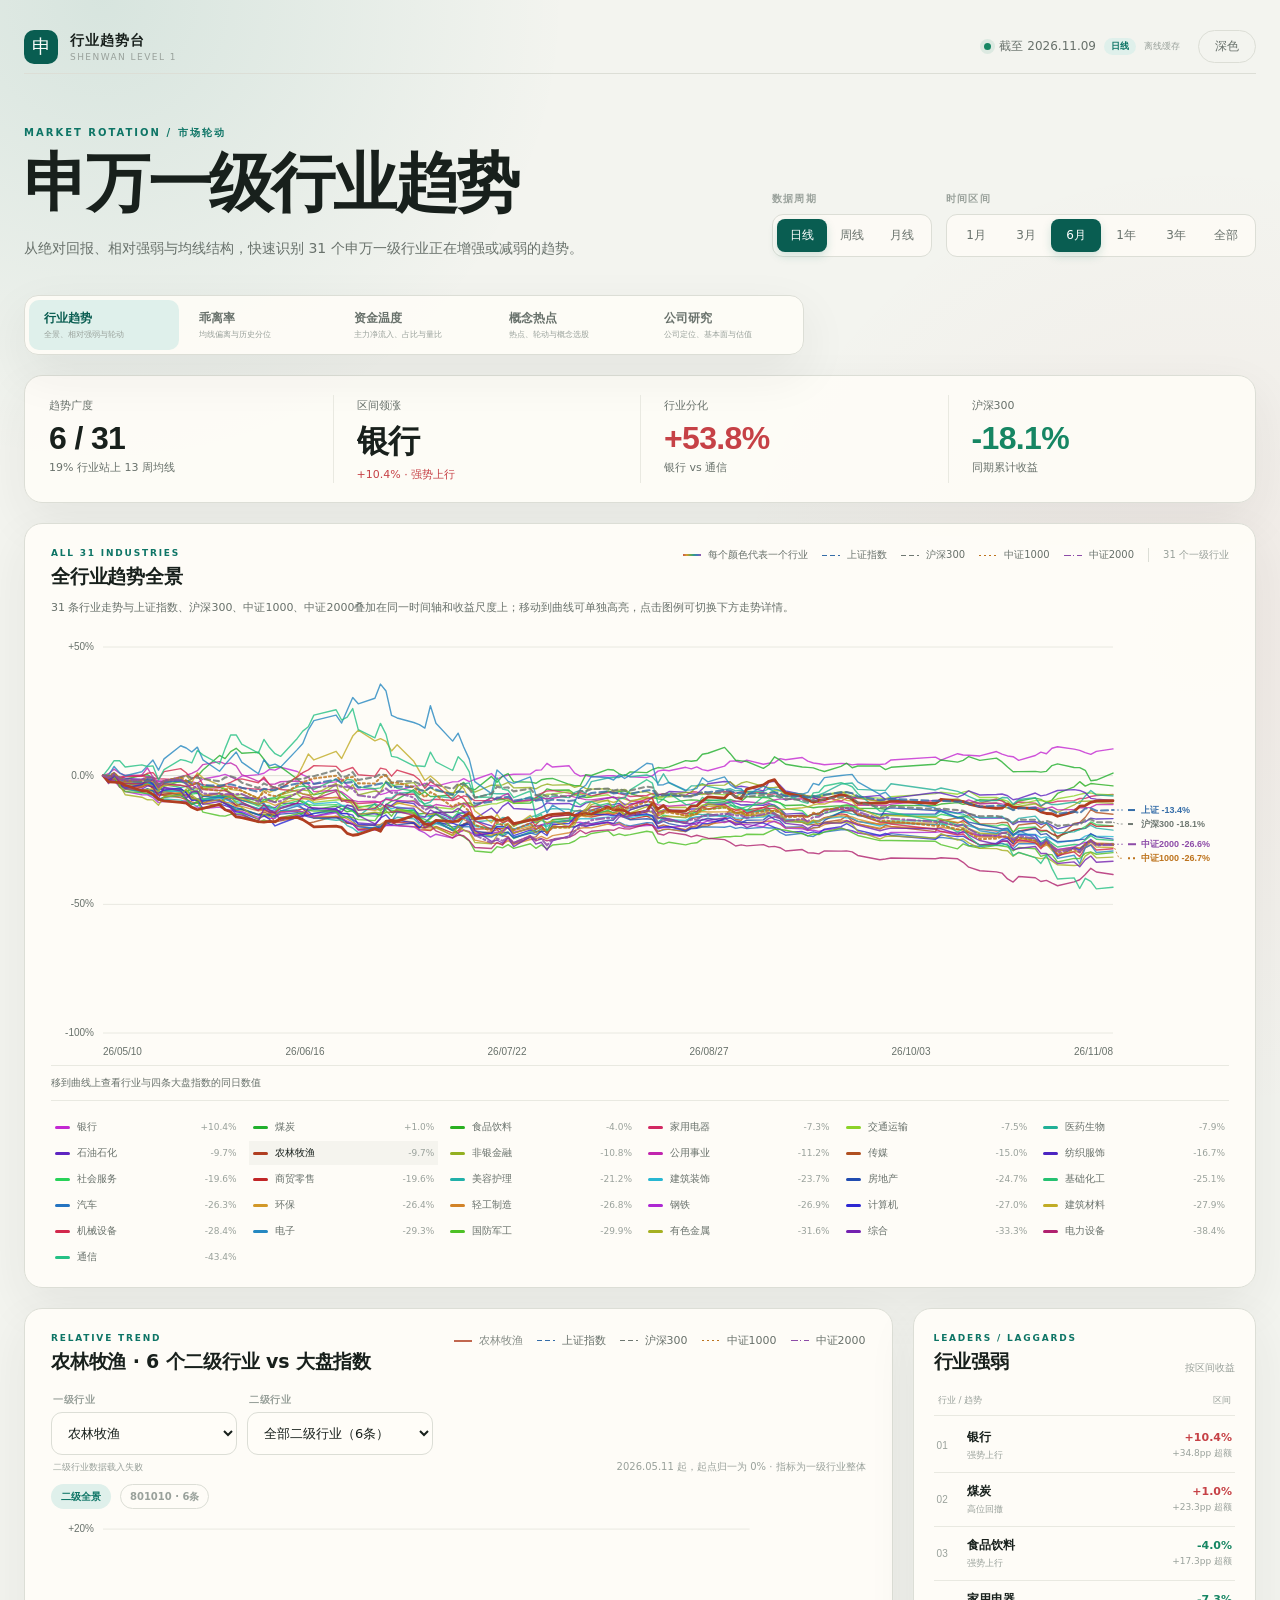
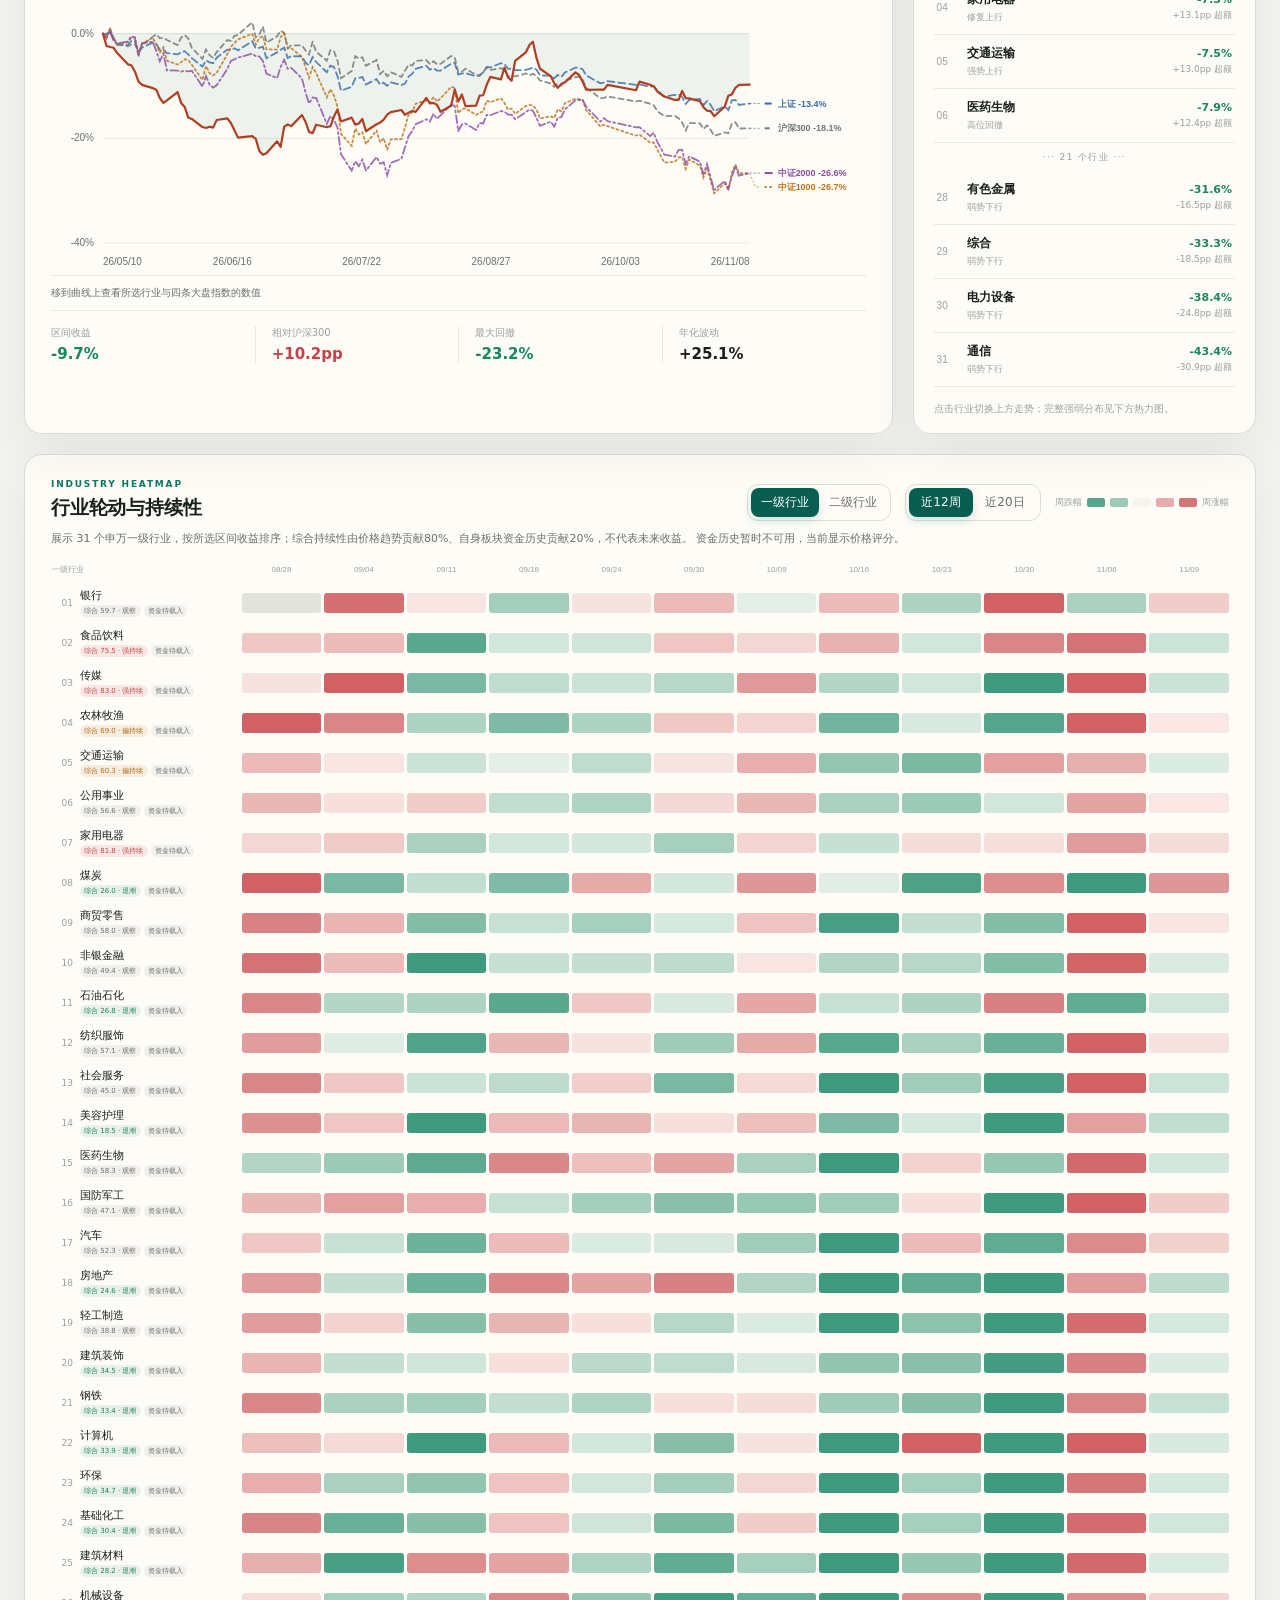
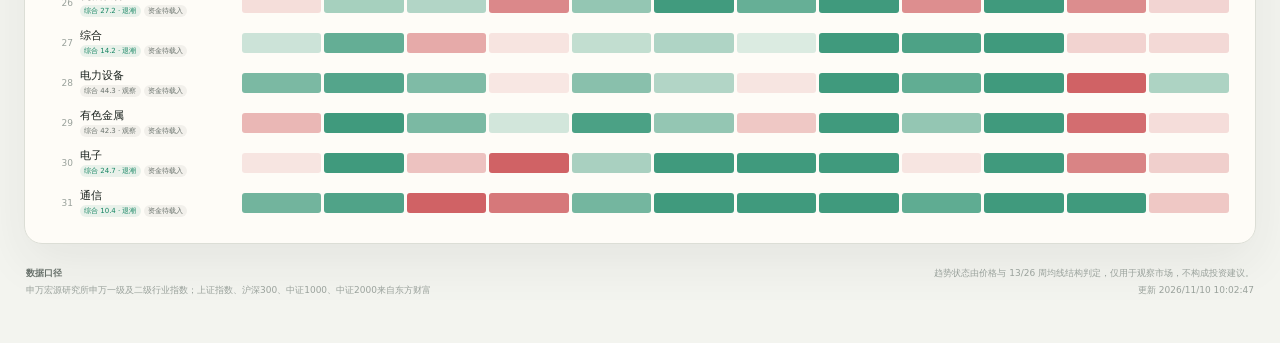
==== index.html @ 0bbea1e4 "Add keyboard navigation to intraday flow chart" ====
<!doctype html>
<html lang="zh-CN">
<head>
  <meta charset="utf-8">
  <meta name="viewport" content="width=device-width, initial-scale=1">
  <meta name="description" content="申万一级行业趋势、相对强弱与近期轮动热力图">
  <title>申万一级行业趋势</title>
    <link rel="stylesheet" href="styles.css?v=20261110-flowkeyboard1">
  <script>
    (() => {
      const saved = localStorage.getItem("sw-trend-theme");
      const theme = saved || (matchMedia("(prefers-color-scheme: dark)").matches ? "dark" : "light");
      document.documentElement.dataset.theme = theme;
    })();
  </script>
</head>
<body>
  <div class="page-shell">
    <header class="topbar">
      <a class="brand" href="#" aria-label="申万一级行业趋势首页">
        <span class="brand-mark" aria-hidden="true">申</span>
        <span>
          <strong>行业趋势台</strong>
          <small>SHENWAN LEVEL 1</small>
        </span>
      </a>
      <div class="topbar-meta">
        <span class="data-status">
          <span class="status-dot" aria-hidden="true"></span>
          <span id="as-of-date">数据载入中</span>
          <span class="frequency-badge" id="frequency-badge">日线</span>
          <span class="refresh-status" id="refresh-status">检查更新中…</span>
        </span>
        <button class="theme-toggle" id="theme-toggle" type="button" aria-label="切换浅色或深色主题">
          <span id="theme-label">深色</span>
        </button>
      </div>
    </header>

    <main>
      <section class="intro">
        <div class="intro-copy">
          <p class="eyebrow">MARKET ROTATION / 市场轮动</p>
          <h1>申万一级行业趋势</h1>
          <p class="lede">从绝对回报、相对强弱与均线结构，快速识别 31 个申万一级行业正在增强或减弱的趋势。</p>
        </div>
        <div class="controls" aria-label="图表筛选">
          <div class="control-block">
            <span class="control-label">数据周期</span>
            <div class="segmented" id="frequency-control" role="group" aria-label="数据周期">
              <button type="button" data-frequency="day" aria-pressed="true" class="is-active">日线</button>
              <button type="button" data-frequency="week" aria-pressed="false">周线</button>
              <button type="button" data-frequency="month" aria-pressed="false">月线</button>
            </div>
          </div>
          <div class="control-block">
            <span class="control-label">时间区间</span>
            <div class="segmented" id="range-control" role="group" aria-label="时间区间">
              <button type="button" data-range="4">1月</button>
              <button type="button" data-range="13">3月</button>
              <button type="button" data-range="26" aria-pressed="true" class="is-active">6月</button>
              <button type="button" data-range="52">1年</button>
              <button type="button" data-range="156">3年</button>
              <button type="button" data-range="999">全部</button>
            </div>
          </div>
        </div>
      </section>

      <nav class="view-tabs" id="view-tabs" aria-label="页面内容切换">
        <button type="button" data-view-tab="industry" class="is-active" aria-pressed="true">
          <span>行业趋势</span>
          <small>全景、相对强弱与轮动</small>
        </button>
        <button type="button" data-view-tab="bias" aria-pressed="false">
          <span>乖离率</span>
          <small>均线偏离与历史分位</small>
        </button>
        <button type="button" data-view-tab="flow" aria-pressed="false">
          <span>资金温度</span>
          <small>主力净流入、占比与量比</small>
        </button>
        <button type="button" data-view-tab="concept" aria-pressed="false">
          <span>概念热点</span>
          <small>热点、轮动与概念选股</small>
        </button>
        <button type="button" data-view-tab="company" aria-pressed="false">
          <span>公司研究</span>
          <small>公司定位、基本面与估值</small>
        </button>
      </nav>

      <section class="company-locator-panel" id="company-locator-panel" aria-label="公司优先查询">
        <div class="company-locator-copy">
          <p class="panel-kicker">COMPANY FIRST</p>
          <h2>直接查公司</h2>
          <span>输入公司简称或代码后，系统自动定位申万一级、二级行业</span>
        </div>
        <div class="company-locator-search">
          <label for="global-company-search">公司名称或股票代码</label>
          <input
            id="global-company-search"
            type="search"
            placeholder="例如：上海贝岭 / 600171"
            autocomplete="off"
            aria-controls="global-company-results"
          >
          <div class="company-locator-results" id="global-company-results" role="listbox" hidden></div>
          <p class="company-locator-status" id="global-company-status">
            无需先选择行业，可直接从公司开始。
          </p>
        </div>
      </section>

      <div class="view-pane is-active" id="industry-view" data-view-pane="industry">
      <section class="metrics" id="summary-metrics" aria-label="区间市场概览">
        <article class="metric">
          <span class="metric-label">趋势广度</span>
          <strong class="metric-value" id="breadth-value">--</strong>
          <span class="metric-note" id="breadth-note">行业走势载入中</span>
        </article>
        <article class="metric">
          <span class="metric-label">区间领涨</span>
          <strong class="metric-value" id="leader-value">--</strong>
          <span class="metric-note" id="leader-note">按区间涨幅</span>
        </article>
        <article class="metric">
          <span class="metric-label">行业分化</span>
          <strong class="metric-value" id="spread-value">--</strong>
          <span class="metric-note" id="spread-note">首尾行业收益差</span>
        </article>
        <article class="metric">
          <span class="metric-label">沪深300</span>
          <strong class="metric-value" id="benchmark-value">--</strong>
          <span class="metric-note">同期累计收益</span>
        </article>
      </section>

      <section class="panel flow-panel" id="industry-flow-panel" aria-labelledby="flow-heading">
        <div class="panel-heading flow-heading">
          <div>
            <p class="panel-kicker">CAPITAL &amp; VOLUME</p>
            <h2 id="flow-heading">行业资金温度</h2>
          </div>
          <div class="flow-heading-meta">
            <span id="industry-flow-time">资金数据载入中</span>
            <button class="flow-refresh" id="industry-flow-refresh" type="button">刷新</button>
          </div>
        </div>
        <p class="flow-intro">
          主力净流入来自东方财富盘中行业快照；每个行业同时显示当前成交额、按近20日同时间完成度估算的全天量能，以及相对昨日的放量或缩量幅度。数据通常有 1～5 分钟延迟。
        </p>
        <div class="flow-summary" id="industry-flow-summary" aria-live="polite">
          <span>正在载入 31 个行业的资金与量比数据…</span>
        </div>
        <div class="flow-controls" id="industry-flow-controls" role="group" aria-label="资金面板排序">
          <button type="button" data-flow-sort="mainNetInflow" class="is-active" aria-pressed="true">主力净流入</button>
          <button type="button" data-flow-sort="volumeRatio" aria-pressed="false">行业量比</button>
          <button type="button" data-flow-sort="changePct" aria-pressed="false">当日涨跌</button>
          <span>点击行业卡片可切换下方走势</span>
        </div>
        <div class="flow-grid" id="industry-flow-grid" aria-live="polite">
          <p class="flow-empty">资金数据载入中…</p>
        </div>
        <p class="flow-disclaimer">
          “主力净流入”按成交单大小分类估算，不等同于基金申购赎回或真实新增资金。
        </p>
      </section>

      <section class="panel sector-board-panel">
        <div class="panel-heading board-heading">
          <div>
            <p class="panel-kicker">ALL 31 INDUSTRIES</p>
            <h2>全行业趋势全景</h2>
          </div>
          <div class="board-key">
            <span><i class="legend-line color-mix"></i>每个颜色代表一个行业</span>
            <span><i class="legend-line benchmark sh"></i>上证指数</span>
            <span><i class="legend-line benchmark hs300"></i>沪深300</span>
            <span><i class="legend-line benchmark zz1000"></i>中证1000</span>
            <span><i class="legend-line benchmark zz2000"></i>中证2000</span>
            <span class="board-count">31 个一级行业</span>
          </div>
        </div>
        <p class="board-intro" id="board-intro">31 条行业走势与上证指数、沪深300、中证1000、中证2000叠加在同一时间轴和收益尺度上；移动到曲线可单独高亮，点击图例可切换下方走势详情。</p>
        <div class="all-chart-wrap" id="all-chart-wrap">
          <svg id="all-industries-chart" role="img" aria-label="申万一级行业趋势叠加图" aria-describedby="all-chart-desc">
            <desc id="all-chart-desc">31 个申万一级行业在所选区间内的累计收益曲线，每个行业使用不同颜色。</desc>
          </svg>
        </div>
        <div class="chart-readout" id="all-chart-tooltip" role="status" aria-live="polite">移到曲线上查看行业与四条大盘指数的同日数值</div>
        <div class="all-industries-legend" id="all-industries-legend" aria-label="行业图例"></div>
      </section>

      <section class="workspace">
        <article class="panel trend-panel">
          <div class="panel-heading">
            <div>
              <p class="panel-kicker">RELATIVE TREND</p>
              <h2 id="chart-heading">行业走势</h2>
            </div>
            <div class="chart-legend" id="detail-legend" aria-label="图例"></div>
          </div>
          <div class="trend-picker-row">
            <div class="control-block select-cluster trend-select-cluster">
              <div class="select-fields">
                <label class="select-row">
                  <span class="control-label">一级行业</span>
                  <select id="industry-select" aria-label="选择一级行业"></select>
                </label>
                <label class="select-row">
                  <span class="control-label">二级行业</span>
                  <select id="subindustry-select" aria-label="选择二级行业" disabled></select>
                </label>
              </div>
              <span class="subindustry-note" id="subindustry-note">选择一级后显示</span>
            </div>
            <span class="selection-note" id="selection-note">起点归一为 0%</span>
          </div>
          <div class="selection-line">
            <div class="selection-tags">
              <span class="trend-pill" id="trend-pill">--</span>
              <span class="code-label" id="industry-code">--</span>
              <button class="company-jump" id="company-jump" type="button" aria-controls="company-section" hidden>成分公司</button>
            </div>
          </div>
          <div class="chart-wrap" id="chart-wrap">
            <svg id="trend-chart" role="img" aria-label="行业与大盘指数走势对比" aria-describedby="trend-chart-desc">
              <desc id="trend-chart-desc">显示所选申万一级行业和沪深300在所选区间内的累计收益。</desc>
            </svg>
          </div>
          <div class="chart-readout" id="chart-tooltip" role="status" aria-live="polite">移到曲线上查看所选行业与四条大盘指数的数值</div>
          <dl class="detail-stats">
            <div>
              <dt>区间收益</dt>
              <dd id="stat-return">--</dd>
            </div>
            <div>
              <dt>相对沪深300</dt>
              <dd id="stat-excess">--</dd>
            </div>
            <div>
              <dt>最大回撤</dt>
              <dd id="stat-drawdown">--</dd>
            </div>
            <div>
              <dt>年化波动</dt>
              <dd id="stat-volatility">--</dd>
            </div>
          </dl>
        </article>

        <aside class="panel ranking-panel">
          <div class="panel-heading ranking-heading">
            <div>
              <p class="panel-kicker">LEADERS / LAGGARDS</p>
              <h2>行业强弱</h2>
            </div>
            <span class="sort-label">按区间收益</span>
          </div>
          <div class="ranking-labels" aria-hidden="true">
            <span>行业 / 趋势</span>
            <span>区间</span>
          </div>
          <div id="ranking-list" class="ranking-list"></div>
          <p class="ranking-caption">点击行业切换上方走势；完整强弱分布见下方热力图。</p>
        </aside>

        <section class="panel company-panel" id="company-section" hidden aria-labelledby="company-heading">
          <div class="company-heading">
            <div>
              <p class="panel-kicker">CONSTITUENTS</p>
              <h3 id="company-heading">二级行业成分公司</h3>
            </div>
            <div class="company-meta">
              <span id="company-count">--</span>
              <span id="company-source-date">--</span>
            </div>
          </div>
          <div class="company-toolbar">
            <label class="company-search">
              <span>搜索</span>
              <input id="company-search" type="search" placeholder="公司名称或代码" autocomplete="off">
            </label>
            <span class="company-sort">按当日涨跌排序</span>
          </div>
          <section class="company-detail" id="company-detail" hidden aria-live="polite">
            <div class="company-detail-heading">
              <div>
                <p class="panel-kicker">COMPANY PROFILE</p>
                <h4 id="company-detail-name">公司资料</h4>
                <span id="company-detail-code">--</span>
              </div>
              <button type="button" class="company-detail-close" id="company-detail-close">收起</button>
            </div>
            <div class="company-detail-body" id="company-detail-body"></div>
          </section>
          <div class="company-table-wrap">
            <table class="company-table">
              <thead>
                <tr>
                  <th scope="col">公司</th>
                  <th scope="col">代码</th>
                  <th scope="col" class="numeric">最新价</th>
                  <th scope="col" class="numeric">当日</th>
                  <th scope="col" class="numeric">5日</th>
                  <th scope="col" class="numeric">市值（亿）</th>
                  <th scope="col" class="numeric">PE(TTM)</th>
                </tr>
              </thead>
              <tbody id="company-table-body"></tbody>
            </table>
          </div>
          <p class="company-footnote" id="company-footnote">
            成分公司来自乐咕乐股，按申万二级行业分类展示。
          </p>
        </section>
      </section>

      <section class="panel heatmap-panel">
        <div class="panel-heading heatmap-heading">
          <div>
            <p class="panel-kicker">INDUSTRY HEATMAP</p>
            <h2>行业轮动与持续性</h2>
          </div>
          <div class="heatmap-toolbar">
            <div class="segmented heatmap-level-control" id="heatmap-level-control" role="group" aria-label="行业层级">
              <button type="button" data-heatmap-level="primary" aria-pressed="true" class="is-active">一级行业</button>
              <button type="button" data-heatmap-level="secondary" aria-pressed="false">二级行业</button>
            </div>
            <div class="segmented heatmap-mode-control" id="heatmap-mode-control" role="group" aria-label="热力图周期">
              <button type="button" data-heatmap-mode="week" aria-pressed="true" class="is-active">近12周</button>
              <button type="button" data-heatmap-mode="day" aria-pressed="false">近20日</button>
            </div>
            <div class="heatmap-legend" aria-label="涨跌颜色图例">
              <span id="heatmap-loss-label">周跌幅</span>
              <i class="legend-swatch" style="--alpha: 0.72"></i>
              <i class="legend-swatch" style="--alpha: 0.42"></i>
              <i class="legend-swatch neutral"></i>
              <i class="legend-swatch up" style="--alpha: 0.42"></i>
              <i class="legend-swatch up" style="--alpha: 0.72"></i>
              <span id="heatmap-gain-label">周涨幅</span>
            </div>
          </div>
        </div>
        <p class="heatmap-intro" id="heatmap-intro">按所选区间收益排序。每格代表一个自然周，名称下的分数为价格趋势与资金历史合成的持续性。</p>
        <div class="heatmap-shell">
          <div class="heatmap has-persistence" id="heatmap-grid" role="grid" aria-label="申万一级行业最近12周涨跌热力图"></div>
        </div>
        <section class="rotation-stock-drawer" id="rotation-stock-drawer" hidden aria-live="polite">
          <div class="rotation-stock-drawer-head">
            <div>
              <p class="panel-kicker">INDUSTRY CONSTITUENTS</p>
              <h3 id="rotation-stock-heading">二级行业成分股</h3>
            </div>
            <div class="rotation-stock-drawer-meta">
              <span id="rotation-stock-source">--</span>
              <button type="button" id="rotation-stock-close">关闭</button>
            </div>
          </div>
          <p class="rotation-stock-note">
            热力图颜色为行业加权指数；下方按当日涨幅排序展示前20只。点击公司可进入公司研究。
          </p>
          <div class="rotation-stock-list" id="rotation-stock-list"></div>
          <button class="rotation-stock-full" id="rotation-stock-full" type="button" hidden>
            查看完整成分公司
          </button>
        </section>
      </section>
      </div>

      <div class="view-pane" id="bias-view" data-view-pane="bias" hidden>
        <section class="panel bias-control-panel">
          <div class="panel-heading bias-heading">
            <div>
              <p class="panel-kicker">MA BIAS / 均线乖离</p>
              <h2>31 个行业乖离率观察</h2>
            </div>
            <div class="bias-controls">
              <div class="control-block">
                <span class="control-label">数据周期</span>
                <div class="segmented" id="bias-frequency-control" role="group" aria-label="乖离率数据周期">
                  <button type="button" data-bias-frequency="day" aria-pressed="true" class="is-active">日线</button>
                  <button type="button" data-bias-frequency="week" aria-pressed="false">周线</button>
                  <button type="button" data-bias-frequency="month" aria-pressed="false">月线</button>
                </div>
              </div>
              <div class="control-block">
                <span class="control-label">均线周期</span>
                <div class="segmented" id="bias-ma-control" role="group" aria-label="乖离率均线周期"></div>
              </div>
            </div>
          </div>
          <p class="bias-intro">
            乖离率 =（收盘指数 − 均线）÷ 均线。这里只观察行业相对均线的偏离程度，不生成买卖信号；历史分位用于判断当前偏离在本行业自身历史中的位置。
          </p>
        </section>

        <section class="metrics bias-metrics" aria-label="乖离率市场概览">
          <article class="metric">
            <span class="metric-label">正乖离行业</span>
            <strong class="metric-value" id="bias-breadth-value">--</strong>
            <span class="metric-note" id="bias-breadth-note">行业中位数载入中</span>
          </article>
          <article class="metric">
            <span class="metric-label">行业中位乖离</span>
            <strong class="metric-value" id="bias-median-value">--</strong>
            <span class="metric-note">31 个一级行业</span>
          </article>
          <article class="metric">
            <span class="metric-label">最偏强</span>
            <strong class="metric-value" id="bias-strong-value">--</strong>
            <span class="metric-note" id="bias-strong-note">高于所选均线</span>
          </article>
          <article class="metric">
            <span class="metric-label">最偏弱</span>
            <strong class="metric-value" id="bias-weak-value">--</strong>
            <span class="metric-note" id="bias-weak-note">低于所选均线</span>
          </article>
        </section>

        <section class="workspace bias-workspace">
          <article class="panel trend-panel bias-chart-panel">
            <div class="panel-heading">
              <div>
                <p class="panel-kicker">BIAS HISTORY</p>
                <h2 id="bias-chart-heading">行业乖离率走势</h2>
              </div>
              <div class="chart-legend" id="bias-chart-legend" aria-label="乖离率图例"></div>
            </div>
            <p class="bias-chart-caption" id="bias-chart-caption">
              行业乖离率与四条大盘指数对比，虚线为历史 20% / 80% 分位参考。
            </p>
            <div class="chart-wrap bias-chart-wrap" id="bias-chart-wrap">
              <svg id="bias-chart" role="img" aria-label="行业与大盘指数乖离率历史走势" aria-describedby="bias-chart-desc">
                <desc id="bias-chart-desc">所选行业和四条大盘指数相对所选均线的乖离率历史。</desc>
              </svg>
            </div>
            <div class="chart-readout" id="bias-chart-tooltip" role="status" aria-live="polite">
              移到曲线上查看行业和大盘指数的乖离率
            </div>
            <dl class="detail-stats bias-detail-stats">
              <div>
                <dt>当前乖离率</dt>
                <dd id="bias-stat-current">--</dd>
              </div>
              <div>
                <dt>历史分位</dt>
                <dd id="bias-stat-percentile">--</dd>
              </div>
              <div>
                <dt>指数 / 均线</dt>
                <dd id="bias-stat-ma">--</dd>
              </div>
              <div>
                <dt>位置判断</dt>
                <dd id="bias-stat-zone">--</dd>
              </div>
            </dl>
          </article>

          <aside class="panel ranking-panel bias-ranking-panel">
            <div class="panel-heading ranking-heading">
              <div>
                <p class="panel-kicker">BIAS RANKING</p>
                <h2>当前乖离排行</h2>
              </div>
              <span class="sort-label" id="bias-ranking-label">MA20 · 日线</span>
            </div>
            <div class="ranking-labels" aria-hidden="true">
              <span>行业 / 历史分位</span>
              <span>乖离率</span>
            </div>
            <div id="bias-ranking-list" class="bias-ranking-list"></div>
            <p class="ranking-caption">历史分位按本行业近三年的同一乖离率序列计算；点击行业切换左侧走势。</p>
          </aside>
        </section>
      </div>

      <div class="view-pane" id="flow-view" data-view-pane="flow" hidden>
        <section class="panel market-pulse-panel" id="market-pulse-panel" aria-labelledby="market-pulse-heading">
          <div class="panel-heading market-pulse-heading">
            <div>
              <p class="panel-kicker">MARKET PULSE / 全市场温度</p>
              <h2 id="market-pulse-heading">涨跌分布与全天量能预估</h2>
            </div>
            <div class="market-pulse-meta">
              <span id="market-pulse-time">市场快照载入中</span>
              <button class="flow-refresh" id="market-pulse-refresh" type="button">刷新</button>
            </div>
          </div>
          <p class="market-pulse-intro">
            涨跌分布覆盖沪深京 A 股并剔除 ST；全天量能按最近 20 个交易日同一时刻的成交完成度估算，不使用简单线性外推。
          </p>
          <div class="market-pulse-grid">
            <article class="market-breadth-card">
              <div class="market-card-heading">
                <div>
                  <span class="market-card-kicker">MARKET BREADTH</span>
                  <h3>实际涨跌分布</h3>
                </div>
                <span id="market-breadth-summary">涨跌停 --:--</span>
              </div>
              <div class="market-breadth-chart" id="market-breadth-chart" aria-live="polite">
                正在统计全市场个股涨跌…
              </div>
              <div class="market-breadth-totals" id="market-breadth-totals"></div>
            </article>
            <article class="market-volume-card">
              <div class="market-card-heading">
                <div>
                  <span class="market-card-kicker">TURNOVER FORECAST</span>
                  <h3>沪深京量能</h3>
                </div>
                <span id="market-volume-state">盘中估算</span>
              </div>
              <div class="market-volume-main">
                <span>
                  <small>实际量能</small>
                  <strong id="market-volume-actual">--</strong>
                </span>
                <span>
                  <small>今日预测量能</small>
                  <strong id="market-volume-predicted">--</strong>
                </span>
              </div>
              <div class="market-volume-note" id="market-volume-note">
                正在读取历史同时间成交完成度…
              </div>
              <div class="market-volume-range" id="market-volume-range"></div>
              <p class="market-volume-method" id="market-volume-method">
                预测量能是区间估算，越接近收盘误差越小。
              </p>
            </article>
          </div>
        </section>
        <div id="flow-view-main"></div>
        <section class="panel level2-flow-panel" id="level2-flow-panel" aria-labelledby="level2-flow-heading">
          <div class="panel-heading level2-flow-heading">
            <div>
              <p class="panel-kicker">LEVEL 2 / STOCK FLOW</p>
              <h2 id="level2-flow-heading">二级行业与个股资金温度</h2>
            </div>
            <div class="level2-flow-heading-meta">
              <span id="level2-flow-time">选择二级行业后载入</span>
              <button class="flow-refresh" id="level2-flow-refresh" type="button" disabled>刷新</button>
            </div>
          </div>
          <div class="level2-flow-controls">
            <label>
              <span>申万一级行业</span>
              <select id="level2-flow-parent-select" aria-label="选择申万一级行业"></select>
            </label>
            <label>
              <span>申万二级行业</span>
              <select id="level2-flow-industry-select" aria-label="选择申万二级行业"></select>
            </label>
          </div>
          <p class="level2-flow-intro">
            二级行业资金按申万成分股逐股汇总：主力净流入为成分股合计，主力占比为合计净流入除以合计成交额，量比和换手率为成交额加权值。数据来自东方财富个股资金快照，并非官方申万行业资金指标。
          </p>
          <div class="level2-flow-summary" id="level2-flow-summary" aria-live="polite">
            <span><small>二级行业</small><strong>等待选择</strong></span>
            <span><small>主力净流入</small><strong>--</strong></span>
            <span><small>主力占比</small><strong>--</strong></span>
            <span><small>成交额加权量比</small><strong>--</strong></span>
          </div>
          <div class="company-table-wrap level2-flow-table-wrap">
            <table class="company-table level2-flow-table">
              <thead>
                <tr>
                  <th scope="col">公司</th>
                  <th scope="col">代码</th>
                  <th scope="col" class="numeric">最新价</th>
                  <th scope="col" class="numeric">当日</th>
                  <th scope="col" class="numeric">主力净流入</th>
                  <th scope="col" class="numeric">主力占比</th>
                  <th scope="col" class="numeric">量比</th>
                  <th scope="col" class="numeric">换手率</th>
                </tr>
              </thead>
              <tbody id="level2-flow-stock-body">
                <tr><td colspan="8" class="company-empty">请选择二级行业查看成分股资金流</td></tr>
              </tbody>
            </table>
          </div>
          <p class="level2-flow-footnote" id="level2-flow-footnote">
            点击公司名称可进入公司研究；统计仅覆盖成功匹配资金数据的成分股。
          </p>
        </section>
      </div>

      <div class="view-pane" id="concept-view" data-view-pane="concept" hidden>
        <div id="concept-view-main"></div>
      </div>

      <div class="view-pane" id="company-view" data-view-pane="company" hidden>
        <div id="company-view-top"></div>
        <section class="panel concept-heat-panel" id="concept-heat-panel" aria-labelledby="concept-heat-heading">
          <div class="panel-heading concept-heat-heading">
            <div>
              <p class="panel-kicker">CONCEPT HEAT / 热点雷达</p>
              <h2 id="concept-heat-heading">当前热点概念</h2>
            </div>
            <div class="concept-heat-meta">
              <span id="concept-heat-time">热点数据载入中</span>
              <button class="flow-refresh" id="concept-heat-refresh" type="button">刷新</button>
            </div>
          </div>
          <p class="concept-heat-intro">
            热点综合由基础热度60%、涨停事件25%和5分钟资金速度15%组成。资金速度衡量累计主力净流入最近5分钟的加快或减慢；涨停事件统计概念内涨停、连板和炸板质量。点击概念卡片可查看相关股票。
          </p>
          <div class="concept-heat-controls">
            <div class="segmented" id="concept-heat-mode" role="group" aria-label="概念范围">
              <button type="button" data-heat-mode="theme" class="is-active" aria-pressed="true">题材概念</button>
              <button type="button" data-heat-mode="style" aria-pressed="false">市场风格</button>
              <button type="button" data-heat-mode="all" aria-pressed="false">全部</button>
            </div>
            <div class="segmented" id="concept-heat-sort" role="group" aria-label="热点排序">
              <button type="button" data-heat-sort="hotspotScore" class="is-active" aria-pressed="true">热点综合</button>
              <button type="button" data-heat-sort="heatScore" aria-pressed="false">基础热度</button>
              <button type="button" data-heat-sort="shortTermScore" aria-pressed="false">短线热度</button>
              <button type="button" data-heat-sort="changePct" aria-pressed="false">涨幅</button>
              <button type="button" data-heat-sort="return60d" aria-pressed="false">60日趋势</button>
              <button type="button" data-heat-sort="return5d" aria-pressed="false">5日趋势</button>
              <button type="button" data-heat-sort="mainNetRatio" aria-pressed="false">主力占比</button>
              <button type="button" data-heat-sort="upRatio" aria-pressed="false">上涨占比</button>
            </div>
          </div>
          <div class="concept-heat-lead" id="concept-heat-lead" aria-live="polite">
            正在计算当前概念热度…
          </div>
          <div class="concept-heat-grid" id="concept-heat-grid"></div>
          <p class="concept-heat-method" id="concept-heat-method">
            热度是多个市场指标的相对分位组合，不代表未来收益。
          </p>
        </section>
        <section class="panel concept-intraday-flow-panel" id="concept-intraday-flow-panel" aria-labelledby="concept-intraday-flow-heading">
          <div class="panel-heading concept-intraday-flow-heading">
            <div>
              <p class="panel-kicker">INTRADAY FUND FLOW / 盘中资金流</p>
              <h2 id="concept-intraday-flow-heading">概念分时累计主力净流入</h2>
            </div>
            <div class="concept-intraday-flow-meta">
              <div class="segmented" id="concept-intraday-flow-mode" role="group" aria-label="资金流指标">
                <button type="button" data-intraday-flow-mode="cumulative" class="is-active" aria-pressed="true">累计资金</button>
                <button type="button" data-intraday-flow-mode="velocity" aria-pressed="false">资金速度</button>
              </div>
              <div class="segmented" id="concept-intraday-flow-scope" role="group" aria-label="资金流展示范围">
                <button type="button" data-intraday-flow-scope="focus" class="is-active" aria-pressed="true">重点10条</button>
                <button type="button" data-intraday-flow-scope="all" aria-pressed="false">全部概念</button>
              </div>
              <span id="concept-intraday-flow-time">资金曲线载入中</span>
              <button class="flow-refresh" id="concept-intraday-flow-refresh" type="button">刷新</button>
            </div>
          </div>
          <p class="concept-intraday-flow-intro">
            累计资金模式显示从开盘起的主力净流入，单位为亿元；资金速度模式显示最近5分钟累计净流入的变化，单位为亿元/分钟。“重点10条”默认按当前指标展示前4、后3（累计资金即流入/流出，资金速度即加速/减速），并加入基础热度前3（去重后补足10条）；单击图例突出单条曲线，再次单击恢复；双击图例可隐藏或恢复曲线。
          </p>
          <div class="concept-intraday-flow-summary" id="concept-intraday-flow-summary" aria-live="polite">
            正在获取分时资金曲线…
          </div>
          <div class="concept-intraday-flow-chart-wrap" id="concept-intraday-flow-chart-wrap">
            <svg
              id="concept-intraday-flow-chart"
              role="img"
              tabindex="0"
              aria-label="概念板块盘中累计主力净流入曲线"
              aria-keyshortcuts="ArrowUp ArrowDown Home End Escape"
            ></svg>
          </div>
          <div class="chart-readout concept-intraday-flow-readout" id="concept-intraday-flow-readout">
            点击曲线或图例突出单条；获得焦点后可用 ↑ / ↓ 切换，Esc 取消
          </div>
          <div class="concept-intraday-flow-legend" id="concept-intraday-flow-legend" aria-label="概念资金流图例"></div>
          <p class="concept-intraday-flow-method">
            资金速度=最新累计净流入减去5分钟前累计净流入后除以5；加速度=当前5分钟速度减去前一个5分钟速度。主力净流入按成交单大小分类估算，不代表真实机构新增资金。
          </p>
        </section>
        <section class="panel event-theme-panel" id="event-theme-panel" aria-labelledby="event-theme-heading">
          <div class="panel-heading event-theme-heading">
            <div>
              <p class="panel-kicker">EVENT THEMES / 事件主题层</p>
              <h2 id="event-theme-heading">涨停原因动态聚合</h2>
            </div>
            <div class="event-theme-meta">
              <span id="event-theme-time">事件主题载入中</span>
              <button class="flow-refresh" id="event-theme-refresh" type="button">刷新</button>
            </div>
          </div>
          <p class="event-theme-intro">
            把最近5个交易日涨停股票的“涨停原因”拆成动态标签，再按股票覆盖数、连板高度、封单、换手和复现次数聚合。卡片中间的柱子从左到右对应最近5个交易日，柱上数字是当天涨停股数，柱下是日期；点击“查看全部”可以展开该事件涉及的全部涨停股。它不是固定概念名单，会识别“羊字辈”“AI影视”等临时市场叙事，也可能出现相近标签并存。
          </p>
          <div class="event-theme-summary" id="event-theme-summary" aria-live="polite">
            正在整理最近交易日的涨停原因…
          </div>
          <div class="event-theme-grid" id="event-theme-grid"></div>
          <p class="event-theme-method" id="event-theme-method">
            事件主题来自第三方涨停原因数据，只用于观察短线事件驱动，不代表主题能够持续。
          </p>
        </section>
        <section class="panel concept-rotation-panel" id="concept-rotation-panel" aria-labelledby="concept-rotation-heading">
          <div class="panel-heading concept-rotation-heading">
            <div>
              <p class="panel-kicker">CONCEPT ROTATION</p>
              <h2 id="concept-rotation-heading">概念轮动与持续性</h2>
            </div>
            <div class="concept-rotation-meta">
              <div class="segmented" id="concept-rotation-mode" role="group" aria-label="概念轮动周期">
                <button type="button" data-concept-rotation-mode="week" class="is-active" aria-pressed="true">近12周</button>
                <button type="button" data-concept-rotation-mode="day" aria-pressed="false">近20日</button>
              </div>
              <span id="concept-rotation-time">概念轮动载入中</span>
              <button class="flow-refresh" id="concept-rotation-refresh" type="button">刷新</button>
            </div>
          </div>
          <p class="concept-rotation-intro" id="concept-rotation-intro">
            从当前高热和成交活跃的题材概念中选样，展示近期逐周涨跌；名称旁显示持续性证据分。点击概念名称可直接查看相关股票。
          </p>
          <div class="heatmap-legend concept-rotation-legend" aria-label="概念涨跌颜色图例">
            <span id="concept-rotation-loss-label">周跌幅</span>
            <i class="legend-swatch" style="--alpha: 0.72"></i>
            <i class="legend-swatch" style="--alpha: 0.42"></i>
            <i class="legend-swatch neutral"></i>
            <i class="legend-swatch up" style="--alpha: 0.42"></i>
            <i class="legend-swatch up" style="--alpha: 0.72"></i>
            <span id="concept-rotation-gain-label">周涨幅</span>
          </div>
          <div class="heatmap-shell concept-rotation-shell">
            <div class="heatmap is-weekly" id="concept-rotation-grid" role="grid" aria-label="热点概念近期轮动与持续性热力图">
              <p class="flow-empty">概念轮动数据载入中…</p>
            </div>
          </div>
          <p class="concept-rotation-method" id="concept-rotation-method">
            热力图用于观察强弱迁移；持续性评分不是上涨概率，不代表未来收益。
          </p>
        </section>
        <section class="panel concept-screener-panel" id="concept-screener-panel" aria-labelledby="concept-screener-heading">
          <div class="panel-heading concept-screener-heading">
            <div>
              <p class="panel-kicker">CONCEPT TO STOCKS</p>
              <h2 id="concept-screener-heading">概念反查股票</h2>
            </div>
            <span class="concept-screener-time" id="concept-screener-time">输入概念后查询</span>
          </div>
          <form class="concept-search-form" id="concept-search-form">
            <label for="concept-search-input">概念名称</label>
            <div>
              <input
                id="concept-search-input"
                type="search"
                placeholder="例如：物理AI、人形机器人、低空经济"
                autocomplete="off"
              >
              <button type="submit" id="concept-search-submit">查找相关股票</button>
            </div>
          </form>
          <div class="concept-presets" id="concept-presets" aria-label="概念快捷搜索">
            <button type="button" data-concept-preset="物理AI">物理AI</button>
            <button type="button" data-concept-preset="AI短剧">AI短剧</button>
            <button type="button" data-concept-preset="传媒">传媒</button>
            <button type="button" data-concept-preset="人形机器人">人形机器人</button>
            <button type="button" data-concept-preset="低空经济">低空经济</button>
            <button type="button" data-concept-preset="固态电池">固态电池</button>
          </div>
          <p class="concept-screener-intro">
            先匹配东方财富概念板块；没有同名板块时，会按“物理AI / 具身智能”等常见关联词匹配相近概念，并明确标注。成分股为该概念的公开板块名单，不代表每家公司相关收入占比。
          </p>
          <div class="concept-match-summary" id="concept-match-summary" aria-live="polite">
            <span>尚未查询概念</span>
          </div>
          <div class="concept-market-note" id="concept-market-note"></div>
          <div class="concept-role-summary" id="concept-role-summary" hidden></div>
          <div class="company-table-wrap concept-stock-table-wrap">
            <table class="company-table concept-stock-table">
              <thead>
                <tr>
                  <th scope="col">公司</th>
                  <th scope="col">代码</th>
                  <th scope="col">角色</th>
                  <th scope="col" class="numeric">最新价</th>
                  <th scope="col" class="numeric">当日</th>
                  <th scope="col" class="numeric">主力净流入</th>
                  <th scope="col" class="numeric">主力占比</th>
                  <th scope="col" class="numeric">量比</th>
                  <th scope="col">匹配概念</th>
                </tr>
              </thead>
              <tbody id="concept-stock-body">
                <tr><td colspan="9" class="company-empty">输入概念后查看相关股票</td></tr>
              </tbody>
            </table>
          </div>
          <p class="concept-stock-footnote">
            龙头、中军为严格候选模型：区分主板、创业板、科创板涨停阈值，并加入首次封板、连板、炸板、近5日板块内领导稳定性和上涨共振。角色不是官方固定标签；再次点击“查找相关股票”会强制刷新。
          </p>
        </section>
        <section class="panel company-view-help" id="company-view-help">
          <p class="panel-kicker">COMPANY RESEARCH</p>
          <h2>从公司反查行业</h2>
          <p>输入公司名称或代码后，系统会定位申万一级、二级行业，并展开短线指标、行业轮动、基本面与概念关联。也可以从“行业趋势”中点击“成分公司”进入这里。</p>
        </section>
        <div id="company-view-main"></div>
      </div>

      <footer class="page-footer">
        <div>
          <strong>数据口径</strong>
          <span id="data-source">乐咕乐股申万行业指数；沪深300来自东方财富</span>
        </div>
        <div>
          <span>趋势状态由价格与 13/26 周均线结构判定，仅用于观察市场，不构成投资建议。</span>
          <span id="updated-at"></span>
        </div>
      </footer>
    </main>
  </div>

  <div class="load-error" id="load-error" role="alert" hidden>
    行业数据没有正确载入，请确认 <code>data.js</code> 与页面位于同一目录。
  </div>
  <script src="data.js"></script>
  <script src="bootstrap.js?v=20261110-flowkeyboard1"></script>
</body>
</html>
---- styles.css ----
:root {
  color-scheme: light;
  --bg: #f3f4ef;
  --bg-elevated: #f8f8f4;
  --panel: #fffdf8;
  --panel-soft: #f5f4ee;
  --text: #18201c;
  --muted: #68716b;
  --faint: #99a19b;
  --line: #dcded6;
  --line-soft: #e9e9e1;
  --accent: #0e7566;
  --accent-strong: #095d51;
  --accent-soft: #dff0eb;
  --accent-rgb: 14, 117, 102;
  --up: #c64146;
  --up-rgb: 198, 65, 70;
  --down: #168663;
  --down-rgb: 22, 134, 99;
  --warning: #b36a16;
  --shadow: 0 18px 50px rgba(37, 44, 39, 0.07);
  --radius: 18px;
}

[data-theme="dark"] {
  color-scheme: dark;
  --bg: #101512;
  --bg-elevated: #141a17;
  --panel: #171e1a;
  --panel-soft: #1c2420;
  --text: #edf2ee;
  --muted: #9ca9a1;
  --faint: #6f7d75;
  --line: #2d3932;
  --line-soft: #253029;
  --accent: #61c5ae;
  --accent-strong: #80d7c3;
  --accent-soft: #1d3831;
  --accent-rgb: 97, 197, 174;
  --up: #ef7376;
  --up-rgb: 239, 115, 118;
  --down: #59be96;
  --down-rgb: 89, 190, 150;
  --warning: #e0a24f;
  --shadow: 0 22px 60px rgba(0, 0, 0, 0.2);
}

* {
  box-sizing: border-box;
}

html {
  background: var(--bg);
  scroll-behavior: smooth;
}

body {
  margin: 0;
  min-width: 320px;
  overflow-x: clip;
  color: var(--text);
  font-family: "PingFang SC", "Microsoft YaHei", "Noto Sans SC", system-ui, sans-serif;
  background:
    radial-gradient(circle at 8% 0%, rgba(var(--accent-rgb), 0.12), transparent 29rem),
    radial-gradient(circle at 94% 18%, rgba(var(--up-rgb), 0.055), transparent 30rem),
    var(--bg);
  font-variant-numeric: tabular-nums;
  -webkit-font-smoothing: antialiased;
}

button,
select {
  font: inherit;
}

button {
  color: inherit;
}

a {
  color: inherit;
  text-decoration: none;
}

.page-shell {
  width: min(1440px, calc(100% - 48px));
  margin: 0 auto;
  padding: 20px 0 40px;
}

.topbar {
  display: flex;
  align-items: center;
  justify-content: space-between;
  gap: 20px;
  min-height: 54px;
  border-bottom: 1px solid var(--line);
}

.brand {
  display: inline-flex;
  align-items: center;
  gap: 12px;
  min-width: 0;
}

.brand-mark {
  display: grid;
  place-items: center;
  width: 34px;
  height: 34px;
  border-radius: 10px;
  color: #f8fcf9;
  background: var(--accent-strong);
  font-family: "STKaiti", "KaiTi", serif;
  font-size: 19px;
}

.brand strong,
.brand small {
  display: block;
}

.brand strong {
  font-size: 14px;
  letter-spacing: 0.08em;
  white-space: nowrap;
}

.brand small {
  margin-top: 2px;
  color: var(--faint);
  font-size: 9px;
  letter-spacing: 0.16em;
}

.topbar-meta {
  display: flex;
  align-items: center;
  gap: 18px;
}

.data-status {
  display: inline-flex;
  align-items: center;
  gap: 8px;
  color: var(--muted);
  font-size: 12px;
}

.frequency-badge {
  padding: 2px 7px;
  border-radius: 999px;
  color: var(--accent);
  background: var(--accent-soft);
  font-size: 9px;
  font-weight: 600;
}

.refresh-status {
  color: var(--faint);
  font-size: 9px;
  white-space: nowrap;
}

.status-dot {
  width: 7px;
  height: 7px;
  border-radius: 50%;
  background: var(--down);
  box-shadow: 0 0 0 4px rgba(var(--down-rgb), 0.1);
}

.theme-toggle {
  min-width: 58px;
  padding: 7px 12px;
  border: 1px solid var(--line);
  border-radius: 999px;
  color: var(--muted);
  background: transparent;
  cursor: pointer;
  font-size: 12px;
}

.theme-toggle:hover {
  color: var(--text);
  border-color: var(--faint);
}

.intro {
  display: grid;
  grid-template-columns: minmax(0, 1fr) auto;
  align-items: end;
  gap: 36px;
  padding: 52px 0 34px;
}

.eyebrow,
.panel-kicker {
  margin: 0 0 10px;
  color: var(--accent);
  font-size: 10px;
  font-weight: 700;
  letter-spacing: 0.2em;
}

h1 {
  margin: 0;
  max-width: 760px;
  font-family: "Songti SC", "STSong", "SimSun", serif;
  font-size: clamp(36px, 5vw, 66px);
  font-weight: 600;
  letter-spacing: -0.035em;
  line-height: 1.06;
}

.lede {
  max-width: 680px;
  margin: 18px 0 0;
  color: var(--muted);
  font-size: 14px;
  line-height: 1.8;
}

.controls {
  display: flex;
  align-items: end;
  gap: 14px;
  padding-bottom: 4px;
}

.view-tabs {
  display: inline-flex;
  gap: 5px;
  margin-bottom: 20px;
  padding: 4px;
  border: 1px solid var(--line);
  border-radius: 14px;
  background: color-mix(in srgb, var(--panel) 88%, transparent);
  box-shadow: var(--shadow);
}

.view-tabs button {
  display: grid;
  gap: 2px;
  min-width: 150px;
  padding: 10px 15px;
  border: 0;
  border-radius: 10px;
  color: var(--muted);
  background: transparent;
  cursor: pointer;
  text-align: left;
}

.view-tabs button:hover {
  color: var(--text);
  background: color-mix(in srgb, var(--text) 4%, transparent);
}

.view-tabs button.is-active {
  color: var(--accent-strong);
  background: var(--accent-soft);
}

.view-tabs button span {
  font-size: 12px;
  font-weight: 600;
}

.view-tabs button small {
  color: var(--faint);
  font-size: 8px;
}

.view-pane[hidden] {
  display: none;
}

.company-view-help {
  margin-bottom: 20px;
  padding: 20px 24px;
}

.company-view-help h2 {
  margin: 0;
  font-size: 20px;
}

.company-view-help > p:last-child {
  max-width: 760px;
  margin: 7px 0 0;
  color: var(--muted);
  font-size: 10px;
  line-height: 1.65;
}

.concept-heat-panel,
.concept-intraday-flow-panel,
.event-theme-panel,
.concept-rotation-panel,
.concept-screener-panel {
  margin-bottom: 20px;
  padding: 22px 24px 18px;
}

.concept-heat-heading {
  align-items: end;
}

.concept-heat-meta {
  display: flex;
  align-items: center;
  gap: 10px;
  color: var(--faint);
  font-size: 9px;
}

.concept-heat-intro {
  max-width: 980px;
  margin: 9px 0 0;
  color: var(--muted);
  font-size: 9px;
  line-height: 1.65;
}

.concept-heat-controls {
  display: flex;
  align-items: center;
  justify-content: space-between;
  flex-wrap: wrap;
  gap: 10px;
  margin-top: 13px;
}

.concept-heat-controls .segmented {
  padding: 3px;
}

.concept-heat-controls .segmented button {
  min-width: 68px;
  padding-block: 6px;
  font-size: 9px;
}

.concept-heat-lead {
  margin-top: 13px;
  padding: 11px 13px;
  border: 1px solid var(--line-soft);
  border-radius: 10px;
  color: var(--muted);
  background: color-mix(in srgb, var(--accent-soft) 38%, transparent);
  font-size: 10px;
  line-height: 1.55;
}

.concept-heat-lead strong {
  color: var(--text);
  font-size: 13px;
}

.concept-heat-grid {
  display: grid;
  grid-template-columns: repeat(4, minmax(0, 1fr));
  gap: 9px;
  margin-top: 10px;
}

.concept-heat-card {
  display: grid;
  align-content: start;
  min-width: 0;
  min-height: 134px;
  padding: 11px;
  border: 1px solid var(--line-soft);
  border-radius: 11px;
  color: var(--text);
  background: var(--panel-soft);
  cursor: pointer;
  text-align: left;
}

.concept-heat-card:hover {
  border-color: color-mix(in srgb, var(--accent) 40%, var(--line));
  transform: translateY(-1px);
}

.concept-heat-card-head {
  display: flex;
  align-items: center;
  gap: 7px;
  min-width: 0;
}

.concept-heat-rank {
  color: var(--faint);
  font-family: "Avenir Next", "DIN Alternate", "Bahnschrift", sans-serif;
  font-size: 8px;
}

.concept-heat-name {
  overflow: hidden;
  font-size: 12px;
  font-weight: 600;
  text-overflow: ellipsis;
  white-space: nowrap;
}

.concept-heat-score {
  margin-left: auto;
  color: var(--accent);
  font-family: "Avenir Next", "DIN Alternate", "Bahnschrift", sans-serif;
  font-size: 10px;
  font-weight: 600;
}

.concept-heat-change {
  display: block;
  margin-top: 8px;
  font-family: "Avenir Next", "DIN Alternate", "Bahnschrift", sans-serif;
  font-size: 20px;
  font-weight: 600;
}

.concept-heat-stats {
  display: grid;
  grid-template-columns: repeat(3, minmax(0, 1fr));
  gap: 5px;
  margin-top: auto;
  padding-top: 8px;
  border-top: 1px solid var(--line-soft);
}

.concept-heat-stats small,
.concept-heat-stats b {
  display: block;
}

.concept-heat-stats small {
  color: var(--faint);
  font-size: 7px;
}

.concept-heat-stats b {
  margin-top: 2px;
  overflow: hidden;
  color: var(--muted);
  font-size: 9px;
  font-weight: 500;
  text-overflow: ellipsis;
  white-space: nowrap;
}

.concept-heat-reasons {
  display: flex;
  flex-wrap: wrap;
  gap: 4px;
  margin-top: 7px;
}

.concept-heat-reason {
  padding: 2px 5px;
  border-radius: 999px;
  color: var(--accent);
  background: var(--accent-soft);
  font-size: 7px;
}

.concept-heat-stage {
  padding: 2px 6px;
  border-radius: 999px;
  font-size: 7px;
  font-weight: 600;
}

.concept-heat-stage.is-pulse {
  color: var(--warning);
  background: color-mix(in srgb, var(--warning) 13%, transparent);
}

.concept-heat-stage.is-active {
  color: var(--accent);
  background: var(--accent-soft);
}

.concept-heat-stage.is-trend {
  color: var(--up);
  background: rgba(var(--up-rgb), 0.11);
}

.concept-heat-stage.is-flow {
  color: var(--text);
  background: color-mix(in srgb, var(--text) 7%, transparent);
}

.concept-heat-stage.is-watch {
  color: var(--muted);
  background: color-mix(in srgb, var(--text) 5%, transparent);
}

.concept-heat-method {
  margin: 9px 0 0;
  color: var(--faint);
  font-size: 8px;
  line-height: 1.55;
}

.concept-intraday-flow-heading {
  align-items: end;
}

.concept-intraday-flow-meta {
  display: flex;
  align-items: center;
  gap: 10px;
  color: var(--faint);
  font-size: 9px;
}

.concept-intraday-flow-meta .segmented {
  padding: 3px;
}

.concept-intraday-flow-meta .segmented button {
  min-width: 66px;
  padding-block: 5px;
  font-size: 8px;
}

.concept-intraday-flow-intro {
  max-width: 1040px;
  margin: 9px 0 0;
  color: var(--muted);
  font-size: 9px;
  line-height: 1.65;
}

.concept-intraday-flow-summary {
  margin-top: 11px;
  padding: 9px 11px;
  border: 1px solid var(--line-soft);
  border-radius: 9px;
  color: var(--muted);
  background: var(--panel-soft);
  font-size: 9px;
  line-height: 1.55;
}

.concept-intraday-flow-summary strong {
  color: var(--text);
}

.concept-intraday-flow-chart-wrap {
  width: 100%;
  min-height: 430px;
  margin-top: 10px;
  overflow: hidden;
  border: 1px solid var(--line-soft);
  border-radius: 10px;
  background: var(--panel-soft);
}

.concept-intraday-flow-chart-wrap svg {
  display: block;
  width: 100%;
  height: auto;
}

#concept-intraday-flow-chart:focus-visible {
  outline: 2px solid color-mix(in srgb, var(--accent) 58%, transparent);
  outline-offset: -3px;
  border-radius: 10px;
}

.concept-intraday-flow-line {
  fill: none;
  stroke-width: 1.55;
  stroke-linecap: round;
  stroke-linejoin: round;
  transition: opacity 180ms ease, stroke-width 180ms ease;
}

.concept-intraday-flow-line.is-dimmed {
  stroke-width: 1;
  opacity: 0.14;
}

.concept-intraday-flow-line.is-selected {
  stroke-width: 3.2;
  opacity: 1;
  filter: drop-shadow(0 1px 2px rgba(0, 0, 0, 0.18));
}

.concept-intraday-end-label {
  font-family: "Avenir Next", "DIN Alternate", "Bahnschrift", sans-serif;
  font-size: 7.5px;
  transition: opacity 180ms ease;
}

.concept-intraday-end-label.is-dimmed {
  opacity: 0.2;
}

.concept-intraday-end-label.is-selected {
  font-size: 9px;
  font-weight: 700;
}

.concept-intraday-flow-readout {
  min-height: 31px;
  margin-top: 7px;
}

.concept-intraday-flow-legend {
  display: grid;
  grid-template-columns: repeat(5, minmax(0, 1fr));
  gap: 5px;
  margin-top: 8px;
}

.concept-intraday-flow-legend-item {
  display: grid;
  grid-template-columns: 8px minmax(0, 1fr) auto;
  align-items: center;
  gap: 5px;
  padding: 6px 7px;
  border: 1px solid var(--line-soft);
  border-radius: 8px;
  color: var(--text);
  background: var(--panel);
  cursor: pointer;
  font: inherit;
  font-size: 8px;
  text-align: left;
}

.concept-intraday-flow-legend-item:hover {
  border-color: color-mix(in srgb, var(--accent) 35%, var(--line));
}

.concept-intraday-flow-legend-item.is-hidden {
  opacity: 0.38;
}

.concept-intraday-flow-legend-item.is-dimmed {
  opacity: 0.4;
}

.concept-intraday-flow-legend-item.is-selected {
  border-color: color-mix(in srgb, var(--accent) 58%, var(--line));
  background: color-mix(in srgb, var(--accent) 10%, var(--panel));
  box-shadow: inset 0 0 0 1px color-mix(in srgb, var(--accent) 18%, transparent);
}

.concept-intraday-flow-legend-item i {
  width: 8px;
  height: 8px;
  border-radius: 50%;
}

.concept-intraday-flow-legend-item span {
  overflow: hidden;
  text-overflow: ellipsis;
  white-space: nowrap;
}

.concept-intraday-flow-legend-item b {
  color: var(--muted);
  font-size: 8px;
  font-weight: 600;
}

.concept-intraday-flow-method {
  margin: 9px 0 0;
  color: var(--faint);
  font-size: 8px;
  line-height: 1.55;
}

.event-theme-heading {
  align-items: end;
}

.event-theme-meta {
  display: flex;
  align-items: center;
  gap: 10px;
  color: var(--faint);
  font-size: 9px;
}

.event-theme-intro {
  max-width: 1040px;
  margin: 9px 0 0;
  color: var(--muted);
  font-size: 9px;
  line-height: 1.65;
}

.event-theme-summary {
  margin-top: 12px;
  padding: 10px 12px;
  border: 1px solid var(--line-soft);
  border-radius: 10px;
  color: var(--muted);
  background: color-mix(in srgb, var(--accent-soft) 30%, transparent);
  font-size: 9px;
  line-height: 1.6;
}

.event-theme-summary strong {
  color: var(--text);
  font-size: 11px;
}

.event-theme-grid {
  display: grid;
  grid-template-columns: repeat(3, minmax(0, 1fr));
  gap: 10px;
  margin-top: 10px;
}

.event-theme-card {
  --event-color: var(--accent);
  display: grid;
  align-content: start;
  min-width: 0;
  padding: 12px;
  border: 1px solid var(--line-soft);
  border-top: 2px solid var(--event-color);
  border-radius: 11px;
  background: var(--panel-soft);
}

.event-theme-card.is-expanding {
  --event-color: var(--up);
}

.event-theme-card.is-lasting {
  --event-color: var(--accent);
}

.event-theme-card.is-new {
  --event-color: var(--warning);
}

.event-theme-card.is-cooling {
  --event-color: var(--down);
}

.event-theme-card.is-single {
  --event-color: var(--muted);
}

.event-theme-card-head {
  display: grid;
  grid-template-columns: 20px minmax(0, 1fr) auto;
  align-items: start;
  gap: 7px;
}

.event-theme-rank {
  color: var(--faint);
  font-family: "Avenir Next", "DIN Alternate", "Bahnschrift", sans-serif;
  font-size: 8px;
}

.event-theme-card h3 {
  overflow: hidden;
  margin: 0;
  color: var(--text);
  font-size: 12px;
  font-weight: 600;
  text-overflow: ellipsis;
  white-space: nowrap;
}

.event-theme-score {
  color: var(--event-color);
  font-family: "Avenir Next", "DIN Alternate", "Bahnschrift", sans-serif;
  font-size: 13px;
  font-weight: 600;
}

.event-theme-lifecycle {
  display: inline-block;
  margin-top: 3px;
  padding: 2px 6px;
  border-radius: 999px;
  color: var(--event-color);
  background: color-mix(in srgb, var(--event-color) 10%, transparent);
  font-size: 7px;
  font-weight: 600;
}

.event-theme-history {
  display: grid;
  grid-template-columns: repeat(5, minmax(0, 1fr));
  align-items: end;
  gap: 4px;
  height: 62px;
  margin-top: 9px;
  padding: 3px 5px 0;
  border-bottom: 1px solid var(--line-soft);
}

.event-theme-history-bar {
  display: grid;
  grid-template-rows: 11px 34px 10px;
  align-items: end;
  justify-items: center;
  min-width: 0;
  padding: 0;
  border: 0;
  color: var(--muted);
  background: transparent;
  cursor: pointer;
  font: inherit;
}

.event-theme-history-bar b {
  color: var(--text);
  font-family: "Avenir Next", "DIN Alternate", "Bahnschrift", sans-serif;
  font-size: 9px;
  font-weight: 600;
  line-height: 1;
}

.event-theme-history-track {
  display: flex;
  align-items: end;
  justify-content: center;
  width: 74%;
  height: 34px;
  overflow: hidden;
  border-radius: 3px 3px 0 0;
  background: color-mix(in srgb, var(--event-color) 7%, transparent);
}

.event-theme-history-track i {
  display: block;
  width: 100%;
  height: var(--level);
  min-height: 2px;
  border-radius: 3px 3px 0 0;
  background: color-mix(in srgb, var(--event-color) 65%, var(--panel));
}

.event-theme-history-bar small {
  color: var(--muted);
  font-size: 8px;
  font-weight: 500;
  line-height: 10px;
}

.event-theme-history-bar:hover .event-theme-history-track,
.event-theme-history-bar.is-active .event-theme-history-track {
  box-shadow: 0 0 0 1px
    color-mix(in srgb, var(--event-color) 45%, transparent);
}

.event-theme-history-bar.is-active b,
.event-theme-history-bar.is-active small {
  color: var(--event-color);
}

.event-theme-history-note {
  min-height: 12px;
  margin: 4px 0 0;
  color: var(--faint);
  font-size: 7px;
  text-align: center;
}

.event-theme-metrics {
  display: grid;
  grid-template-columns: repeat(4, minmax(0, 1fr));
  gap: 5px;
  margin-top: 9px;
}

.event-theme-metrics small,
.event-theme-metrics b {
  display: block;
}

.event-theme-metrics small {
  color: var(--faint);
  font-size: 7px;
}

.event-theme-metrics b {
  margin-top: 2px;
  color: var(--muted);
  font-size: 9px;
  font-weight: 500;
  white-space: nowrap;
}

.event-theme-stocks {
  display: flex;
  flex-wrap: wrap;
  gap: 4px;
  margin-top: 5px;
  padding-top: 6px;
  border-top: 1px solid var(--line-soft);
}

.event-theme-stocks-title {
  display: flex;
  justify-content: space-between;
  gap: 8px;
  margin: 9px 0 0;
  padding-top: 8px;
  color: var(--muted);
  font-size: 8px;
  font-weight: 600;
}

.event-theme-stocks-title span {
  color: var(--faint);
  font-size: 7px;
  font-weight: 400;
}

.event-theme-stock {
  display: inline-flex;
  align-items: baseline;
  gap: 4px;
  padding: 3px 6px;
  border: 1px solid var(--line);
  border-radius: 999px;
  color: var(--text);
  background: transparent;
  cursor: pointer;
  font: inherit;
  font-size: 8px;
}

.event-theme-stock.is-extra {
  display: none;
}

.event-theme-card.is-expanded .event-theme-stock.is-extra {
  display: inline-flex;
}

.event-theme-stock:hover {
  border-color: color-mix(in srgb, var(--event-color) 45%, var(--line));
  background: color-mix(in srgb, var(--event-color) 8%, transparent);
}

.event-theme-stock small {
  color: var(--faint);
  font-size: 7px;
}

.event-theme-expand {
  width: 100%;
  margin-top: 7px;
  padding: 5px 8px;
  border: 1px solid color-mix(in srgb, var(--event-color) 26%, var(--line));
  border-radius: 8px;
  color: var(--event-color);
  background: color-mix(in srgb, var(--event-color) 6%, transparent);
  cursor: pointer;
  font: inherit;
  font-size: 8px;
  font-weight: 600;
}

.event-theme-expand:hover {
  background: color-mix(in srgb, var(--event-color) 12%, transparent);
}

.event-theme-method {
  margin: 9px 0 0;
  color: var(--faint);
  font-size: 8px;
  line-height: 1.55;
}

.concept-rotation-heading {
  align-items: end;
}

.concept-rotation-meta {
  display: flex;
  align-items: center;
  flex-wrap: wrap;
  justify-content: end;
  gap: 10px;
  color: var(--faint);
  font-size: 9px;
}

.concept-rotation-meta .segmented {
  padding: 3px;
}

.concept-rotation-meta .segmented button {
  min-width: 62px;
  padding-block: 6px;
}

.concept-rotation-intro {
  max-width: 980px;
  margin: 9px 0 0;
  color: var(--muted);
  font-size: 9px;
  line-height: 1.65;
}

.concept-rotation-legend {
  justify-content: end;
  margin-top: 9px;
}

.concept-rotation-shell {
  margin-top: 8px;
}

.concept-rotation-method {
  margin: 9px 0 0;
  color: var(--faint);
  font-size: 8px;
  line-height: 1.55;
}

.concept-screener-heading {
  align-items: end;
}

.concept-screener-time {
  color: var(--faint);
  font-size: 9px;
}

.concept-search-form {
  margin-top: 15px;
}

.concept-search-form > label {
  display: block;
  margin-bottom: 6px;
  color: var(--faint);
  font-size: 9px;
}

.concept-search-form > div {
  display: flex;
  gap: 8px;
}

.concept-search-form input {
  flex: 1 1 auto;
  min-width: 0;
  height: 42px;
  padding: 0 13px;
  border: 1px solid var(--line);
  border-radius: 10px;
  color: var(--text);
  background: var(--panel);
  font: inherit;
  font-size: 13px;
}

.concept-search-form button {
  flex: 0 0 auto;
  padding: 0 18px;
  border: 1px solid var(--accent);
  border-radius: 10px;
  color: var(--panel);
  background: var(--accent);
  cursor: pointer;
  font-size: 11px;
  font-weight: 600;
}

.concept-search-form button:hover {
  background: var(--accent-strong);
}

.concept-search-form button:disabled {
  cursor: wait;
  opacity: 0.58;
}

.concept-presets {
  display: flex;
  flex-wrap: wrap;
  gap: 6px;
  margin-top: 8px;
}

.concept-presets button,
.concept-match-chip {
  padding: 4px 9px;
  border: 1px solid var(--line);
  border-radius: 999px;
  color: var(--muted);
  background: transparent;
  cursor: pointer;
  font: inherit;
  font-size: 9px;
}

.concept-presets button:hover,
.concept-match-chip:hover {
  color: var(--accent);
  border-color: color-mix(in srgb, var(--accent) 42%, var(--line));
  background: var(--accent-soft);
}

.concept-match-chip.is-related {
  color: var(--warning);
  border-color: color-mix(in srgb, var(--warning) 38%, var(--line));
}

.concept-screener-intro {
  max-width: 980px;
  margin: 10px 0 0;
  color: var(--muted);
  font-size: 9px;
  line-height: 1.65;
}

.concept-match-summary {
  display: flex;
  align-items: center;
  flex-wrap: wrap;
  gap: 7px;
  min-height: 28px;
  margin-top: 11px;
  color: var(--muted);
  font-size: 10px;
}

.concept-match-chip {
  color: var(--accent);
  border-color: color-mix(in srgb, var(--accent) 30%, var(--line));
  background: var(--accent-soft);
}

.concept-market-note {
  display: none;
  margin-top: 8px;
  padding: 8px 10px;
  border-radius: 8px;
  color: var(--warning);
  background: color-mix(in srgb, var(--warning) 9%, transparent);
  font-size: 9px;
  line-height: 1.55;
}

.concept-market-note:not(:empty) {
  display: block;
}

.concept-role-summary {
  display: grid;
  grid-template-columns: repeat(2, minmax(0, 1fr));
  gap: 8px;
  margin-top: 10px;
}

.concept-role-summary[hidden] {
  display: none;
}

.concept-role-group {
  min-width: 0;
  padding: 10px;
  border: 1px solid var(--line-soft);
  border-radius: 10px;
  background: var(--panel-soft);
}

.concept-role-group.is-leader {
  border-color: rgba(var(--up-rgb), 0.24);
}

.concept-role-group.is-core {
  border-color: color-mix(in srgb, var(--accent) 24%, var(--line-soft));
}

.concept-role-group-heading {
  display: flex;
  align-items: baseline;
  justify-content: space-between;
  gap: 8px;
}

.concept-role-group-heading strong {
  color: var(--text);
  font-size: 10px;
}

.concept-role-group-heading span {
  color: var(--faint);
  font-size: 7px;
  text-align: right;
}

.concept-role-candidates {
  display: flex;
  flex-wrap: wrap;
  gap: 5px;
  margin-top: 7px;
}

.concept-role-candidate {
  display: grid;
  grid-template-columns: minmax(0, 1fr) auto;
  gap: 2px 7px;
  min-width: 135px;
  padding: 6px 7px;
  border: 1px solid var(--line);
  border-radius: 8px;
  color: var(--text);
  background: var(--panel);
  cursor: pointer;
  font: inherit;
  text-align: left;
}

.concept-role-candidate:hover {
  border-color: color-mix(in srgb, var(--accent) 38%, var(--line));
}

.concept-role-candidate span {
  overflow: hidden;
  font-size: 9px;
  font-weight: 600;
  text-overflow: ellipsis;
  white-space: nowrap;
}

.concept-role-candidate b {
  font-size: 9px;
}

.concept-role-candidate small {
  grid-column: 1 / -1;
  color: var(--faint);
  font-size: 7px;
}

.concept-role-method {
  grid-column: 1 / -1;
  margin: 0;
  color: var(--faint);
  font-size: 8px;
  line-height: 1.5;
}

.concept-role-pill {
  display: inline-block;
  padding: 2px 6px;
  border-radius: 999px;
  color: var(--muted);
  background: color-mix(in srgb, var(--text) 5%, transparent);
  font-size: 8px;
  white-space: nowrap;
}

.concept-role-pill.is-leader {
  color: var(--up);
  background: rgba(var(--up-rgb), 0.1);
}

.concept-role-pill.is-core {
  color: var(--accent);
  background: var(--accent-soft);
}

.concept-stock-table-wrap {
  max-height: 520px;
  margin-top: 10px;
  border-top: 1px solid var(--line-soft);
}

.concept-stock-table {
  min-width: 1020px;
}

.concept-stock-table .concept-tags {
  display: block;
  max-width: 240px;
  overflow: hidden;
  color: var(--muted);
  font-size: 9px;
  text-overflow: ellipsis;
  white-space: nowrap;
}

.concept-stock-footnote {
  margin: 10px 0 0;
  color: var(--faint);
  font-size: 9px;
}

body[data-active-view="company"] .intro,
body[data-active-view="flow"] .intro,
body[data-active-view="bias"] .intro,
body[data-active-view="concept"] .intro {
  grid-template-columns: minmax(0, 1fr);
}

body[data-active-view="company"] .controls,
body[data-active-view="flow"] .controls,
body[data-active-view="bias"] .controls,
body[data-active-view="concept"] .controls {
  display: none;
}

.company-locator-panel {
  display: grid;
  grid-template-columns: minmax(230px, 0.7fr) minmax(360px, 1.3fr);
  align-items: center;
  gap: 28px;
  margin-bottom: 20px;
  padding: 18px 22px;
  border: 1px solid var(--line);
  border-radius: var(--radius);
  background: color-mix(in srgb, var(--panel) 88%, transparent);
  box-shadow: var(--shadow);
}

.company-locator-copy h2 {
  margin: 0;
  font-size: 18px;
  font-weight: 600;
}

.company-locator-copy span {
  display: block;
  margin-top: 5px;
  color: var(--muted);
  font-size: 10px;
  line-height: 1.6;
}

.company-locator-search {
  position: relative;
}

.company-locator-search > label {
  display: block;
  margin-bottom: 6px;
  color: var(--faint);
  font-size: 9px;
}

.company-locator-search input {
  width: 100%;
  height: 42px;
  padding: 0 13px;
  border: 1px solid var(--line);
  border-radius: 11px;
  color: var(--text);
  background: var(--panel);
  font: inherit;
  font-size: 13px;
}

.company-locator-search input::placeholder {
  color: var(--faint);
}

.company-locator-results {
  display: grid;
  gap: 3px;
  margin-top: 7px;
  padding: 6px;
  border: 1px solid var(--line);
  border-radius: 11px;
  background: var(--panel);
}

.company-locator-result {
  display: flex;
  align-items: center;
  justify-content: space-between;
  gap: 12px;
  padding: 8px 9px;
  border: 0;
  border-radius: 7px;
  color: var(--text);
  background: transparent;
  cursor: pointer;
  font: inherit;
  font-size: 11px;
  text-align: left;
}

.company-locator-result:hover,
.company-locator-result:focus-visible {
  background: var(--accent-soft);
}

.company-locator-result code {
  color: var(--faint);
  font: inherit;
  font-size: 9px;
}

.company-locator-status {
  margin: 6px 0 0;
  color: var(--faint);
  font-size: 9px;
}

.control-block {
  display: flex;
  flex-direction: column;
  gap: 8px;
}

.control-label {
  color: var(--faint);
  font-size: 10px;
  font-weight: 700;
  letter-spacing: 0.12em;
}

.segmented {
  display: inline-flex;
  padding: 4px;
  border: 1px solid var(--line);
  border-radius: 11px;
  background: color-mix(in srgb, var(--panel) 76%, transparent);
}

.segmented button {
  min-width: 50px;
  padding: 8px 10px;
  border: 0;
  border-radius: 8px;
  color: var(--muted);
  background: transparent;
  cursor: pointer;
  font-size: 12px;
}

.segmented button:hover {
  color: var(--text);
}

.segmented button.is-active {
  color: #fff;
  background: var(--accent-strong);
  box-shadow: 0 4px 10px rgba(var(--accent-rgb), 0.18);
}

[data-theme="dark"] .segmented button.is-active {
  color: #0d1713;
}

.control-block.select-cluster {
  display: flex;
  flex-direction: column;
  align-items: stretch;
  gap: 6px;
}

.select-fields {
  display: flex;
  align-items: end;
  gap: 10px;
}

.select-row {
  display: flex;
  flex: 1 1 178px;
  flex-direction: column;
  align-items: stretch;
  min-width: 0;
  gap: 5px;
}

.select-row .control-label {
  padding-left: 2px;
  letter-spacing: 0.06em;
}

.select-row select {
  width: 100%;
}

.subindustry-note {
  min-height: 13px;
  padding-left: 2px;
  color: var(--faint);
  font-size: 9px;
}

.select-cluster select {
  width: 100%;
  min-width: 178px;
  height: 43px;
  padding: 0 34px 0 12px;
  border: 1px solid var(--line);
  border-radius: 11px;
  color: var(--text);
  background: var(--panel);
  cursor: pointer;
  font-size: 13px;
}

.metrics {
  display: grid;
  grid-template-columns: repeat(4, minmax(0, 1fr));
  border: 1px solid var(--line);
  border-radius: var(--radius);
  background: color-mix(in srgb, var(--panel) 88%, transparent);
  box-shadow: var(--shadow);
  overflow: hidden;
}

.metric {
  position: relative;
  min-width: 0;
  padding: 22px 24px 20px;
}

.metric + .metric::before {
  position: absolute;
  inset: 19px auto 19px 0;
  width: 1px;
  background: var(--line-soft);
  content: "";
}

.metric-label,
.metric-note {
  display: block;
  color: var(--muted);
  font-size: 11px;
}

.metric-value {
  display: block;
  margin: 7px 0 3px;
  overflow: hidden;
  font-family: "Avenir Next", "DIN Alternate", "Bahnschrift", sans-serif;
  font-size: clamp(23px, 2.5vw, 32px);
  font-weight: 600;
  letter-spacing: -0.02em;
  text-overflow: ellipsis;
  white-space: nowrap;
}

.market-pulse-panel {
  margin-top: 20px;
  padding: 22px 24px 20px;
}

.market-pulse-heading {
  align-items: end;
}

.market-pulse-meta {
  display: flex;
  align-items: center;
  gap: 10px;
  color: var(--faint);
  font-size: 9px;
}

.market-pulse-intro {
  max-width: 980px;
  margin: 8px 0 0;
  color: var(--muted);
  font-size: 10px;
  line-height: 1.65;
}

.market-pulse-grid {
  display: grid;
  grid-template-columns: minmax(0, 1.45fr) minmax(310px, 0.8fr);
  gap: 14px;
  margin-top: 14px;
}

.market-breadth-card,
.market-volume-card {
  min-width: 0;
  padding: 16px;
  border: 1px solid var(--line-soft);
  border-radius: 14px;
  background:
    linear-gradient(145deg, rgba(var(--accent-rgb), 0.035), transparent 54%),
    var(--panel-soft);
}

.market-card-heading {
  display: flex;
  align-items: flex-start;
  justify-content: space-between;
  gap: 12px;
}

.market-card-heading h3 {
  margin: 3px 0 0;
  font-size: 14px;
  font-weight: 620;
}

.market-card-heading > span {
  padding: 5px 8px;
  border: 1px solid var(--line);
  border-radius: 999px;
  color: var(--muted);
  font-size: 8px;
  white-space: nowrap;
}

.market-card-kicker {
  color: var(--accent);
  font-family: "Avenir Next", "DIN Alternate", "Bahnschrift", sans-serif;
  font-size: 7px;
  font-weight: 700;
  letter-spacing: 0.13em;
}

.market-breadth-chart {
  display: grid;
  grid-template-columns: repeat(11, minmax(0, 1fr));
  align-items: end;
  gap: 5px;
  min-height: 205px;
  margin-top: 14px;
  padding-top: 12px;
  border-top: 1px solid var(--line-soft);
}

.market-breadth-column {
  display: grid;
  grid-template-rows: 17px minmax(82px, 1fr) 17px;
  align-items: end;
  gap: 4px;
  min-width: 0;
  text-align: center;
}

.market-breadth-count {
  align-self: end;
  overflow: hidden;
  color: var(--muted);
  font-family: "Avenir Next", "DIN Alternate", "Bahnschrift", sans-serif;
  font-size: 9px;
  font-weight: 650;
  text-overflow: ellipsis;
  white-space: nowrap;
}

.market-breadth-bar-track {
  display: flex;
  align-items: end;
  height: 100%;
  min-height: 82px;
}

.market-breadth-bar {
  width: 100%;
  min-height: 3px;
  border-radius: 4px 4px 1px 1px;
  background: var(--muted);
  transition: height 240ms ease;
}

.market-breadth-column.up .market-breadth-bar {
  background: var(--up);
}

.market-breadth-column.up .market-breadth-count {
  color: var(--up);
}

.market-breadth-column.up-soft .market-breadth-bar {
  background: color-mix(in srgb, var(--up) 68%, var(--panel));
}

.market-breadth-column.down .market-breadth-bar {
  background: var(--down);
}

.market-breadth-column.down .market-breadth-count {
  color: var(--down);
}

.market-breadth-column.down-soft .market-breadth-bar {
  background: color-mix(in srgb, var(--down) 68%, var(--panel));
}

.market-breadth-column.flat .market-breadth-bar {
  background: var(--faint);
}

.market-breadth-label {
  overflow: hidden;
  color: var(--faint);
  font-size: 7px;
  text-overflow: ellipsis;
  white-space: nowrap;
}

.market-breadth-totals {
  margin-top: 12px;
}

.market-breadth-ratio {
  display: flex;
  height: 10px;
  overflow: hidden;
  border-radius: 999px;
  background: var(--line-soft);
}

.market-breadth-ratio span {
  display: block;
  min-width: 2px;
  height: 100%;
}

.market-breadth-ratio .up {
  background: var(--up);
}

.market-breadth-ratio .flat {
  background: var(--faint);
}

.market-breadth-ratio .down {
  background: var(--down);
}

.market-breadth-legend {
  display: flex;
  align-items: center;
  justify-content: space-between;
  gap: 10px;
  margin-top: 7px;
  font-size: 9px;
}

.market-breadth-legend .up {
  color: var(--up);
}

.market-breadth-legend .flat {
  color: var(--faint);
}

.market-breadth-legend .down {
  color: var(--down);
}

.market-volume-main {
  display: grid;
  grid-template-columns: repeat(2, minmax(0, 1fr));
  gap: 10px;
  margin-top: 20px;
}

.market-volume-main > span {
  min-width: 0;
  padding: 12px;
  border: 1px solid var(--line-soft);
  border-radius: 11px;
  background: color-mix(in srgb, var(--text) 2.2%, transparent);
}

.market-volume-main small {
  display: block;
  color: var(--faint);
  font-size: 8px;
}

.market-volume-main strong {
  display: block;
  margin-top: 5px;
  overflow: hidden;
  font-family: "Avenir Next", "DIN Alternate", "Bahnschrift", sans-serif;
  font-size: clamp(21px, 2vw, 29px);
  font-weight: 650;
  letter-spacing: -0.025em;
  text-overflow: ellipsis;
  white-space: nowrap;
}

.market-volume-note {
  margin-top: 13px;
  color: var(--muted);
  font-size: 10px;
  line-height: 1.55;
}

.market-volume-note strong {
  color: var(--text);
}

.market-volume-note.is-shrink strong {
  color: var(--down);
}

.market-volume-note.is-expand strong {
  color: var(--up);
}

.market-volume-range {
  position: relative;
  height: 36px;
  margin-top: 17px;
}

.market-volume-range-track {
  position: absolute;
  inset: 12px 0 auto;
  height: 7px;
  border-radius: 999px;
  background: var(--line-soft);
}

.market-volume-range-band {
  position: absolute;
  top: 12px;
  height: 7px;
  border-radius: 999px;
  background: color-mix(in srgb, var(--accent) 38%, var(--panel));
}

.market-volume-range-marker {
  position: absolute;
  top: 7px;
  width: 2px;
  height: 17px;
  border-radius: 2px;
  background: var(--accent-strong);
}

.market-volume-range-label {
  position: absolute;
  top: 24px;
  color: var(--faint);
  font-size: 7px;
  transform: translateX(-50%);
  white-space: nowrap;
}

.market-volume-method {
  margin: 2px 0 0;
  color: var(--faint);
  font-size: 8px;
  line-height: 1.55;
}

.flow-panel {
  margin-top: 20px;
  padding: 22px 24px 18px;
}

.flow-heading {
  align-items: end;
}

.flow-heading-meta {
  display: flex;
  align-items: center;
  gap: 10px;
  color: var(--faint);
  font-size: 9px;
}

.flow-refresh {
  padding: 6px 12px;
  border: 1px solid var(--line);
  border-radius: 999px;
  color: var(--muted);
  background: transparent;
  cursor: pointer;
  font-size: 9px;
}

.flow-refresh:hover {
  color: var(--accent);
  border-color: color-mix(in srgb, var(--accent) 42%, var(--line));
  background: var(--accent-soft);
}

.flow-refresh:disabled {
  cursor: wait;
  opacity: 0.55;
}

.flow-intro {
  max-width: 860px;
  margin: 7px 0 0;
  color: var(--muted);
  font-size: 10px;
  line-height: 1.6;
}

.flow-summary {
  display: grid;
  grid-template-columns: repeat(5, minmax(0, 1fr));
  gap: 9px;
  margin-top: 13px;
}

.flow-summary > span {
  display: flex;
  align-items: baseline;
  justify-content: space-between;
  gap: 10px;
  min-width: 0;
  padding: 9px 11px;
  border: 1px solid var(--line-soft);
  border-radius: 10px;
  background: color-mix(in srgb, var(--text) 2.5%, transparent);
}

.flow-summary small {
  color: var(--faint);
  font-size: 9px;
}

.flow-summary strong {
  overflow: hidden;
  color: var(--text);
  font-size: 11px;
  font-weight: 600;
  text-overflow: ellipsis;
  white-space: nowrap;
}

.flow-controls {
  display: flex;
  align-items: center;
  flex-wrap: wrap;
  gap: 7px;
  margin-top: 13px;
}

.flow-controls button {
  padding: 5px 10px;
  border: 1px solid var(--line);
  border-radius: 999px;
  color: var(--muted);
  background: transparent;
  cursor: pointer;
  font-size: 9px;
}

.flow-controls button:hover,
.flow-controls button.is-active {
  color: var(--accent);
  border-color: color-mix(in srgb, var(--accent) 42%, var(--line));
  background: var(--accent-soft);
}

.flow-controls span {
  margin-left: auto;
  color: var(--faint);
  font-size: 8px;
}

.flow-grid {
  display: grid;
  grid-template-columns: repeat(4, minmax(0, 1fr));
  gap: 9px;
  margin-top: 10px;
}

.flow-card {
  position: relative;
  display: flex;
  flex-direction: column;
  min-width: 0;
  min-height: 116px;
  padding: 10px 11px 9px;
  overflow: hidden;
  border: 1px solid var(--line-soft);
  border-radius: 11px;
  color: var(--text);
  background: var(--panel-soft);
  cursor: pointer;
  text-align: left;
}

.flow-card::after {
  position: absolute;
  inset: auto 0 0;
  height: 3px;
  background: var(--faint);
  content: "";
}

.flow-card.is-inflow {
  background:
    linear-gradient(
      145deg,
      color-mix(in srgb, var(--up) var(--flow-tint), transparent),
      transparent 72%
    ),
    var(--panel-soft);
}

.flow-card.is-inflow::after {
  width: var(--flow-width);
  background: var(--up);
}

.flow-card.is-outflow::after {
  width: var(--flow-width);
  background: var(--down);
}

.flow-card:hover {
  border-color: color-mix(in srgb, var(--accent) 35%, var(--line));
  transform: translateY(-1px);
}

.flow-card-head {
  display: flex;
  align-items: center;
  gap: 6px;
  min-width: 0;
}

.flow-card-head strong {
  overflow: hidden;
  font-size: 11px;
  font-weight: 600;
  text-overflow: ellipsis;
  white-space: nowrap;
}

.flow-card-head > span:last-child {
  margin-left: auto;
  font-size: 9px;
}

.flow-rank {
  color: var(--faint);
  font-family: "Avenir Next", "Bahnschrift", sans-serif;
  font-size: 8px;
}

.flow-main-value {
  display: block;
  margin-top: 9px;
  font-family: "Avenir Next", "DIN Alternate", "Bahnschrift", sans-serif;
  font-size: 20px;
  font-weight: 600;
  letter-spacing: -0.02em;
}

.flow-card-metrics {
  display: grid;
  grid-template-columns: repeat(3, minmax(0, 1fr));
  gap: 5px;
  margin-top: auto;
  padding-top: 8px;
  border-top: 1px solid var(--line-soft);
}

.flow-card-metrics span,
.flow-card-metrics small,
.flow-card-metrics b {
  display: block;
  min-width: 0;
}

.flow-card-metrics small {
  color: var(--faint);
  font-size: 7px;
}

.flow-card-metrics b {
  margin-top: 2px;
  overflow: hidden;
  color: var(--muted);
  font-size: 9px;
  font-weight: 500;
  text-overflow: ellipsis;
  white-space: nowrap;
}

.flow-empty {
  grid-column: 1 / -1;
  margin: 0;
  padding: 22px;
  border: 1px dashed var(--line);
  border-radius: 11px;
  color: var(--faint);
  text-align: center;
  font-size: 10px;
}

.flow-disclaimer {
  margin: 10px 0 0;
  color: var(--faint);
  font-size: 8px;
  line-height: 1.5;
}

.level2-flow-panel {
  margin-top: 20px;
  padding: 22px 24px 18px;
}

.level2-flow-heading {
  align-items: end;
}

.level2-flow-heading-meta {
  display: flex;
  align-items: center;
  gap: 10px;
  color: var(--faint);
  font-size: 9px;
}

.level2-flow-controls {
  display: flex;
  align-items: end;
  flex-wrap: wrap;
  gap: 13px;
  margin-top: 16px;
}

.level2-flow-controls label {
  display: grid;
  flex: 1 1 230px;
  gap: 6px;
  color: var(--faint);
  font-size: 9px;
}

.level2-flow-controls select {
  width: 100%;
  height: 39px;
  padding: 0 34px 0 11px;
  border: 1px solid var(--line);
  border-radius: 10px;
  color: var(--text);
  background: var(--panel);
  cursor: pointer;
  font-size: 12px;
}

.level2-flow-intro {
  max-width: 980px;
  margin: 10px 0 0;
  color: var(--muted);
  font-size: 9px;
  line-height: 1.65;
}

.level2-flow-summary {
  display: grid;
  grid-template-columns: repeat(4, minmax(0, 1fr));
  gap: 9px;
  margin-top: 13px;
}

.level2-flow-summary > span {
  display: grid;
  align-content: center;
  min-width: 0;
  min-height: 58px;
  padding: 9px 11px;
  border: 1px solid var(--line-soft);
  border-radius: 10px;
  background: color-mix(in srgb, var(--text) 2.5%, transparent);
}

.level2-flow-summary small {
  color: var(--faint);
  font-size: 8px;
}

.level2-flow-summary strong {
  margin-top: 3px;
  overflow: hidden;
  color: var(--text);
  font-size: 13px;
  font-weight: 600;
  text-overflow: ellipsis;
  white-space: nowrap;
}

.level2-flow-table-wrap {
  max-height: 470px;
  margin-top: 12px;
  border-top: 1px solid var(--line-soft);
}

.level2-flow-table {
  min-width: 840px;
}

.level2-flow-table .main-inflow-positive {
  color: var(--up);
  font-weight: 600;
}

.level2-flow-table .main-inflow-negative {
  color: var(--down);
  font-weight: 600;
}

.level2-flow-footnote {
  margin: 10px 0 0;
  color: var(--faint);
  font-size: 9px;
  line-height: 1.6;
}

.workspace {
  display: grid;
  grid-template-columns: minmax(0, 2.15fr) minmax(320px, 0.85fr);
  gap: 20px;
  margin-top: 20px;
}

.sector-board-panel {
  margin-top: 20px;
  padding: 24px 26px 18px;
}

.board-heading {
  align-items: end;
}

.board-key {
  display: flex;
  align-items: center;
  flex-wrap: wrap;
  justify-content: end;
  gap: 14px;
  color: var(--muted);
  font-size: 10px;
}

.board-key span {
  display: inline-flex;
  align-items: center;
  gap: 7px;
}

.board-count {
  padding-left: 14px;
  border-left: 1px solid var(--line);
  color: var(--faint);
}

.board-intro {
  margin: 10px 0 18px;
  color: var(--muted);
  font-size: 11px;
}

.trend-picker-row {
  display: flex;
  align-items: end;
  justify-content: space-between;
  gap: 18px;
  margin-top: 18px;
}

.trend-select-cluster {
  flex: 0 0 auto;
}

.all-chart-wrap {
  position: relative;
  width: 100%;
  height: 430px;
  margin-top: 2px;
}

#all-industries-chart {
  display: block;
  width: 100%;
  height: 100%;
  touch-action: none;
}

#all-industries-chart text {
  fill: var(--muted);
  font-family: "Avenir Next", "DIN Alternate", "Bahnschrift", sans-serif;
  font-size: 10px;
}

#all-industries-chart .all-grid-line {
  stroke: var(--line-soft);
  stroke-width: 1;
}

#all-industries-chart .all-zero-line {
  stroke: var(--line);
  stroke-width: 1;
}

#all-industries-chart .all-crosshair {
  stroke: var(--faint);
  stroke-dasharray: 3 4;
  stroke-width: 1;
}

#all-industries-chart .all-industry-line {
  fill: none;
  stroke-linecap: round;
  stroke-linejoin: round;
  transition:
    opacity 120ms ease,
    stroke-width 120ms ease;
}

#all-industries-chart .all-benchmark-line {
  fill: none;
  stroke: var(--text);
  stroke-dasharray: 6 5;
  stroke-linecap: round;
  stroke-width: 2.1;
  opacity: 0.82;
  pointer-events: none;
}

#all-industries-chart .benchmark-end-connector,
#trend-chart .benchmark-end-connector,
#bias-chart .benchmark-end-connector {
  fill: none;
  stroke-width: 1;
  opacity: 0.72;
}

#all-industries-chart .benchmark-end-label,
#trend-chart .benchmark-end-label,
#bias-chart .benchmark-end-label {
  font-size: 9px;
  font-weight: 600;
}

#all-industries-chart .all-hover-dot {
  stroke: var(--panel);
  stroke-width: 2;
}

.chart-readout {
  display: flex;
  align-items: center;
  flex-wrap: wrap;
  gap: 7px;
  min-height: 31px;
  margin: 2px 0 4px;
  padding: 9px 0 5px;
  border-top: 1px solid var(--line-soft);
  color: var(--muted);
  font-size: 10px;
}

.readout-title {
  display: inline-flex;
  align-items: center;
  gap: 7px;
  color: var(--text);
}

.readout-dot {
  width: 8px;
  height: 8px;
  border-radius: 50%;
}

.readout-date {
  margin-right: 4px;
  color: var(--faint);
}

.readout-values {
  display: flex;
  align-items: center;
  flex-wrap: wrap;
  gap: 6px 13px;
}

.readout-chip {
  display: inline-flex;
  align-items: center;
  gap: 5px;
  white-space: nowrap;
}

.readout-chip b {
  color: var(--text);
  font-weight: 600;
}

.readout-chip-dot {
  width: 6px;
  height: 6px;
  border-radius: 50%;
  background: currentColor;
}

.all-industries-legend {
  display: grid;
  grid-template-columns: repeat(6, minmax(0, 1fr));
  gap: 2px 8px;
  margin-top: 4px;
  padding-top: 14px;
  border-top: 1px solid var(--line-soft);
}

.all-legend-item {
  display: flex;
  align-items: center;
  gap: 7px;
  min-width: 0;
  padding: 5px 4px;
  border: 0;
  color: var(--muted);
  background: transparent;
  cursor: pointer;
  font-size: 10px;
  text-align: left;
}

.all-legend-item:hover,
.all-legend-item:focus-visible,
.all-legend-item.is-selected {
  color: var(--text);
  background: var(--panel-soft);
}

.all-legend-swatch {
  width: 15px;
  height: 3px;
  flex: 0 0 15px;
  border-radius: 3px;
}

.all-legend-name {
  overflow: hidden;
  text-overflow: ellipsis;
  white-space: nowrap;
}

.all-legend-value {
  margin-left: auto;
  color: var(--faint);
  font-size: 9px;
  white-space: nowrap;
}

.bias-control-panel {
  padding: 22px 24px 18px;
}

.bias-heading {
  align-items: end;
}

.bias-controls {
  display: flex;
  align-items: end;
  flex-wrap: wrap;
  justify-content: end;
  gap: 16px;
}

.bias-controls .segmented {
  min-width: 238px;
}

.bias-intro {
  max-width: 960px;
  margin: 10px 0 0;
  color: var(--muted);
  font-size: 10px;
  line-height: 1.65;
}

.bias-metrics {
  margin-top: 20px;
}

.bias-workspace {
  align-items: stretch;
}

.bias-chart-panel,
.bias-ranking-panel {
  min-width: 0;
}

.bias-chart-caption {
  margin: 9px 0 0;
  color: var(--muted);
  font-size: 10px;
  line-height: 1.6;
}

.bias-chart-wrap {
  height: 390px;
  margin-top: 12px;
}

#bias-chart {
  display: block;
  width: 100%;
  height: 100%;
  touch-action: none;
}

#bias-chart text {
  fill: var(--muted);
  font-family: "Avenir Next", "DIN Alternate", "Bahnschrift", sans-serif;
  font-size: 10px;
}

#bias-chart .bias-grid-line {
  stroke: var(--line-soft);
  stroke-width: 1;
}

#bias-chart .bias-zero-line {
  stroke: color-mix(in srgb, var(--text) 34%, transparent);
  stroke-width: 1.2;
}

#bias-chart .bias-reference-line {
  stroke: color-mix(in srgb, var(--accent) 46%, transparent);
  stroke-dasharray: 4 5;
  stroke-width: 1;
}

#bias-chart .bias-industry-line {
  fill: none;
  stroke-linecap: round;
  stroke-linejoin: round;
  stroke-width: 2.5;
}

#bias-chart .bias-benchmark-line {
  fill: none;
  stroke-linecap: round;
  stroke-width: 1.45;
  opacity: 0.82;
}

#bias-chart .bias-end-label {
  font-size: 9px;
  font-weight: 600;
}

#bias-chart .bias-crosshair {
  stroke: var(--faint);
  stroke-dasharray: 3 4;
  stroke-width: 1;
}

#bias-chart .bias-hover-dot {
  stroke: var(--panel);
  stroke-width: 2;
}

.bias-legend-item {
  display: inline-flex;
  align-items: center;
  gap: 6px;
  color: var(--muted);
  font-size: 9px;
  white-space: nowrap;
}

.bias-legend-item i {
  width: 17px;
  height: 2px;
  background: currentColor;
}

.bias-legend-item i.dashed {
  height: 1px;
  background: repeating-linear-gradient(90deg, currentColor 0 4px, transparent 4px 7px);
}

.bias-detail-stats dd {
  font-size: 13px;
}

.bias-ranking-list {
  display: flex;
  flex-direction: column;
  margin-top: 4px;
}

.bias-rank-row {
  display: grid;
  grid-template-columns: 24px minmax(76px, 1fr) minmax(55px, 0.8fr) 58px;
  align-items: center;
  gap: 8px;
  width: 100%;
  min-height: 36px;
  padding: 6px 3px;
  border: 0;
  border-bottom: 1px solid var(--line-soft);
  color: var(--text);
  background: transparent;
  cursor: pointer;
  text-align: left;
}

.bias-rank-row:hover,
.bias-rank-row:focus-visible {
  background: color-mix(in srgb, var(--accent-soft) 42%, transparent);
}

.bias-rank-row.is-selected {
  background: color-mix(in srgb, var(--accent-soft) 70%, transparent);
}

.bias-rank-number {
  color: var(--faint);
  font-family: "Avenir Next", "DIN Alternate", "Bahnschrift", sans-serif;
  font-size: 9px;
  text-align: right;
}

.bias-rank-name {
  display: block;
  overflow: hidden;
  font-size: 11px;
  font-weight: 600;
  text-overflow: ellipsis;
  white-space: nowrap;
}

.bias-rank-percentile {
  display: block;
  margin-top: 2px;
  color: var(--faint);
  font-size: 8px;
}

.bias-rank-meter {
  position: relative;
  height: 5px;
  overflow: hidden;
  border-radius: 999px;
  background: var(--line-soft);
}

.bias-rank-meter i {
  position: absolute;
  inset: 0 auto 0 0;
  min-width: 2px;
  border-radius: inherit;
  background: var(--faint);
}

.bias-rank-meter i.is-up {
  background: var(--up);
}

.bias-rank-meter i.is-down {
  background: var(--down);
}

.bias-rank-value {
  font-family: "Avenir Next", "DIN Alternate", "Bahnschrift", sans-serif;
  font-size: 10px;
  font-weight: 600;
  text-align: right;
}

.panel {
  border: 1px solid var(--line);
  border-radius: var(--radius);
  background: color-mix(in srgb, var(--panel) 94%, transparent);
  box-shadow: var(--shadow);
}

.trend-panel {
  min-width: 0;
  padding: 24px 26px 18px;
}

.panel-heading {
  display: flex;
  align-items: start;
  justify-content: space-between;
  gap: 20px;
}

.panel-kicker {
  margin-bottom: 6px;
  font-size: 9px;
}

.panel h2 {
  margin: 0;
  font-size: 19px;
  font-weight: 600;
  letter-spacing: -0.01em;
}

.chart-legend {
  display: flex;
  flex-wrap: wrap;
  justify-content: end;
  gap: 14px;
  color: var(--muted);
  font-size: 11px;
}

.chart-legend span {
  display: inline-flex;
  align-items: center;
  gap: 7px;
}

.chart-legend .detail-legend-item {
  display: inline-flex;
  align-items: center;
  gap: 7px;
  padding: 0;
  border: 0;
  color: inherit;
  background: transparent;
  cursor: pointer;
  font: inherit;
  opacity: 0.78;
  transition:
    color 120ms ease,
    opacity 120ms ease;
}

.chart-legend .detail-legend-item:hover,
.chart-legend .detail-legend-item.is-hovered,
.chart-legend .detail-legend-item.is-selected {
  color: var(--text);
  opacity: 1;
}

.chart-legend .detail-legend-item.is-selected {
  font-weight: 600;
}

.legend-line {
  width: 18px;
  height: 2px;
  background: var(--accent);
}

.legend-line.benchmark {
  height: 1px;
  background: repeating-linear-gradient(90deg, var(--faint) 0 4px, transparent 4px 7px);
}

.legend-line.benchmark.sh {
  background: repeating-linear-gradient(90deg, #356da8 0 5px, transparent 5px 8px);
}

.legend-line.benchmark.hs300 {
  background: repeating-linear-gradient(90deg, #6f7872 0 5px, transparent 5px 8px);
}

.legend-line.benchmark.zz1000 {
  background: repeating-linear-gradient(90deg, #bd731d 0 2px, transparent 2px 5px);
}

.legend-line.benchmark.zz2000 {
  background: repeating-linear-gradient(
    90deg,
    #8d4ca8 0 7px,
    transparent 7px 9px,
    #8d4ca8 9px 10px,
    transparent 10px 13px
  );
}

[data-theme="dark"] .legend-line.benchmark.sh {
  background: repeating-linear-gradient(90deg, #75a9e6 0 5px, transparent 5px 8px);
}

[data-theme="dark"] .legend-line.benchmark.hs300 {
  background: repeating-linear-gradient(90deg, #aeb7b1 0 5px, transparent 5px 8px);
}

[data-theme="dark"] .legend-line.benchmark.zz1000 {
  background: repeating-linear-gradient(90deg, #e5a24d 0 2px, transparent 2px 5px);
}

[data-theme="dark"] .legend-line.benchmark.zz2000 {
  background: repeating-linear-gradient(
    90deg,
    #cc86e3 0 7px,
    transparent 7px 9px,
    #cc86e3 9px 10px,
    transparent 10px 13px
  );
}

.legend-line.color-mix {
  background: linear-gradient(90deg, #c95a4b, #d99a31, #73a84b, #2d9d8d, #4876bb, #9457ad);
}

.selection-line {
  display: flex;
  align-items: center;
  justify-content: space-between;
  gap: 16px;
  margin-top: 10px;
}

.selection-tags {
  display: flex;
  align-items: center;
  gap: 9px;
}

.trend-pill,
.code-label {
  display: inline-flex;
  align-items: center;
  min-height: 25px;
  border-radius: 999px;
  font-size: 10px;
  font-weight: 600;
}

.trend-pill {
  padding: 4px 10px;
  color: var(--accent);
  background: var(--accent-soft);
}

.trend-pill[data-trend="强势上行"] {
  color: var(--up);
  background: rgba(var(--up-rgb), 0.11);
}

.trend-pill[data-trend="高位回撤"],
.trend-pill[data-trend="弱势下行"] {
  color: var(--down);
  background: rgba(var(--down-rgb), 0.1);
}

.trend-pill[data-trend="修复上行"] {
  color: var(--warning);
  background: rgba(179, 106, 22, 0.11);
}

.code-label {
  padding: 4px 9px;
  color: var(--faint);
  border: 1px solid var(--line);
}

.company-jump {
  padding: 4px 10px;
  border: 1px solid color-mix(in srgb, var(--accent) 28%, var(--line));
  border-radius: 999px;
  color: var(--accent);
  background: var(--accent-soft);
  cursor: pointer;
  font: inherit;
  font-size: 10px;
  font-weight: 600;
}

.company-jump:hover {
  border-color: color-mix(in srgb, var(--accent) 48%, var(--line));
}

.company-jump:disabled {
  cursor: wait;
  opacity: 0.72;
}

.selection-note {
  color: var(--faint);
  font-size: 10px;
}

.chart-wrap {
  position: relative;
  width: 100%;
  height: 356px;
  margin-top: 8px;
}

#trend-chart {
  display: block;
  width: 100%;
  height: 100%;
  overflow: visible;
  touch-action: none;
}

#trend-chart text {
  fill: var(--muted);
  font-family: "Avenir Next", "DIN Alternate", "Bahnschrift", sans-serif;
  font-size: 10px;
}

#trend-chart .zero-line {
  stroke: var(--line);
  stroke-width: 1;
}

#trend-chart .grid-line {
  stroke: var(--line-soft);
  stroke-width: 1;
}

#trend-chart .crosshair {
  stroke: var(--faint);
  stroke-width: 1;
  stroke-dasharray: 3 4;
  pointer-events: none;
}

#trend-chart .series-line {
  fill: none;
  stroke: var(--accent);
  stroke-linecap: round;
  stroke-linejoin: round;
  stroke-width: 2.2;
  transition:
    opacity 120ms ease,
    stroke-width 120ms ease;
}

#trend-chart .benchmark-line {
  fill: none;
  stroke: var(--faint);
  stroke-dasharray: 5 5;
  stroke-linecap: round;
  stroke-width: 1.8;
  opacity: 0.82;
}

#trend-chart .hover-dot {
  stroke: var(--panel);
  stroke-width: 2;
}

#trend-chart .area-fill {
  fill: var(--accent);
  opacity: 0.07;
}

.detail-stats {
  display: grid;
  grid-template-columns: repeat(4, minmax(0, 1fr));
  margin: 3px 0 0;
  padding: 15px 0 0;
  border-top: 1px solid var(--line-soft);
}

.detail-stats div {
  padding: 0 16px;
}

.detail-stats div:first-child {
  padding-left: 0;
}

.detail-stats div + div {
  border-left: 1px solid var(--line-soft);
}

.detail-stats dt {
  margin-bottom: 5px;
  color: var(--faint);
  font-size: 10px;
}

.detail-stats dd {
  margin: 0;
  font-size: 15px;
  font-weight: 600;
}

.company-panel {
  grid-column: 1 / -1;
  min-width: 0;
  padding: 24px 26px 18px;
}

.company-heading {
  display: flex;
  align-items: end;
  justify-content: space-between;
  gap: 18px;
}

.company-heading h3 {
  margin: 0;
  font-size: 18px;
  font-weight: 600;
  letter-spacing: -0.01em;
}

.company-meta {
  display: flex;
  align-items: center;
  flex-wrap: wrap;
  justify-content: end;
  gap: 12px;
  color: var(--faint);
  font-size: 10px;
}

.company-toolbar {
  display: flex;
  align-items: end;
  justify-content: space-between;
  gap: 18px;
  margin-top: 18px;
  padding-bottom: 10px;
  border-bottom: 1px solid var(--line-soft);
}

.company-search {
  display: flex;
  align-items: center;
  gap: 9px;
  color: var(--muted);
  font-size: 10px;
}

.company-search input {
  width: min(270px, 44vw);
  height: 34px;
  padding: 0 11px;
  border: 1px solid var(--line);
  border-radius: 9px;
  color: var(--text);
  background: var(--panel);
  font: inherit;
  font-size: 12px;
}

.company-search input::placeholder {
  color: var(--faint);
}

.company-sort {
  color: var(--faint);
  font-size: 10px;
  white-space: nowrap;
}

.company-detail {
  margin-top: 14px;
  padding: 17px 18px 18px;
  border: 1px solid var(--line-soft);
  border-radius: 13px;
  background: color-mix(in srgb, var(--accent) 3.5%, var(--panel));
}

.company-detail-heading {
  display: flex;
  align-items: start;
  justify-content: space-between;
  gap: 16px;
}

.company-detail-heading h4 {
  display: inline;
  margin: 0;
  font-size: 17px;
  font-weight: 600;
}

.company-detail-heading #company-detail-code {
  margin-left: 8px;
  color: var(--faint);
  font-size: 10px;
}

.company-detail-close {
  padding: 4px 9px;
  border: 1px solid var(--line);
  border-radius: 999px;
  color: var(--muted);
  background: transparent;
  cursor: pointer;
  font: inherit;
  font-size: 10px;
}

.company-detail-body {
  margin-top: 14px;
}

.company-industry-switch {
  display: flex;
  align-items: center;
  flex-wrap: wrap;
  gap: 9px 12px;
  margin-bottom: 15px;
  padding-bottom: 13px;
  border-bottom: 1px solid var(--line-soft);
}

.company-industry-label {
  color: var(--faint);
  font-size: 9px;
}

.company-industry-chain {
  display: flex;
  align-items: center;
  flex-wrap: wrap;
  gap: 7px;
}

.company-industry-node {
  display: inline-flex;
  align-items: baseline;
  gap: 5px;
  padding: 4px 9px;
  border: 1px solid var(--line);
  border-radius: 999px;
  color: var(--muted);
  background: transparent;
  font: inherit;
}

button.company-industry-node {
  cursor: pointer;
}

button.company-industry-node:hover {
  color: var(--accent);
  border-color: color-mix(in srgb, var(--accent) 42%, var(--line));
  background: var(--accent-soft);
}

.company-industry-node small {
  color: var(--faint);
  font-size: 8px;
}

.company-industry-node strong {
  font-size: 10px;
  font-weight: 600;
}

.company-industry-arrow {
  color: var(--faint);
  font-size: 12px;
}

.investment-overview {
  display: grid;
  grid-template-columns: repeat(3, minmax(0, 1fr));
  gap: 18px;
}

.investment-section {
  min-width: 0;
  padding-top: 2px;
}

.investment-section-heading {
  display: flex;
  align-items: baseline;
  flex-wrap: wrap;
  gap: 5px 9px;
  min-height: 31px;
}

.investment-section-heading h5 {
  margin: 0;
  color: var(--text);
  font-size: 12px;
  font-weight: 600;
}

.investment-section-heading span {
  color: var(--faint);
  font-size: 9px;
}

.investment-metrics {
  display: grid;
  grid-template-columns: repeat(2, minmax(0, 1fr));
  gap: 8px;
}

.investment-metric {
  min-width: 0;
  padding: 10px;
  border-radius: 9px;
  background: color-mix(in srgb, var(--text) 3.5%, transparent);
}

.investment-metric-label,
.investment-metric-note {
  display: block;
  overflow: hidden;
  color: var(--faint);
  font-size: 9px;
  line-height: 1.45;
  text-overflow: ellipsis;
}

.investment-metric-value {
  display: block;
  margin: 3px 0;
  font-size: 16px;
  font-weight: 600;
  font-variant-numeric: tabular-nums;
}

.investment-section-note {
  margin: 7px 0 0;
  color: var(--faint);
  font-size: 9px;
  line-height: 1.5;
}

.company-valuation {
  margin-top: 16px;
  padding-top: 14px;
  border-top: 1px solid var(--line-soft);
}

.company-valuation-heading {
  display: flex;
  align-items: end;
  justify-content: space-between;
  gap: 14px;
}

.company-valuation-heading h5 {
  margin: 0;
  color: var(--text);
  font-size: 12px;
  font-weight: 600;
}

.company-valuation-heading > span {
  color: var(--faint);
  font-size: 8px;
}

.valuation-basis-grid {
  display: grid;
  grid-template-columns: repeat(5, minmax(0, 1fr));
  gap: 7px;
  margin-top: 10px;
}

.valuation-basis-grid span {
  min-width: 0;
  padding: 8px 9px;
  border: 1px solid var(--line-soft);
  border-radius: 9px;
  background: color-mix(in srgb, var(--text) 2.5%, transparent);
}

.valuation-basis-grid small,
.valuation-basis-grid b {
  display: block;
}

.valuation-basis-grid small {
  color: var(--faint);
  font-size: 8px;
}

.valuation-basis-grid b {
  margin-top: 3px;
  overflow: hidden;
  color: var(--text);
  font-size: 11px;
  font-weight: 600;
  text-overflow: ellipsis;
  white-space: nowrap;
}

.valuation-scenarios {
  display: grid;
  grid-template-columns: repeat(3, minmax(0, 1fr));
  gap: 9px;
  margin-top: 10px;
}

.valuation-scenario {
  position: relative;
  min-width: 0;
  padding: 12px;
  overflow: hidden;
  border: 1px solid var(--line-soft);
  border-radius: 11px;
  background: var(--panel-soft);
}

.valuation-scenario::before {
  position: absolute;
  inset: 0 auto 0 0;
  width: 3px;
  background: var(--faint);
  content: "";
}

.valuation-scenario.is-base::before {
  background: var(--accent);
}

.valuation-scenario.is-bull::before {
  background: var(--up);
}

.valuation-scenario-label {
  color: var(--faint);
  font-size: 8px;
  letter-spacing: 0.08em;
}

.valuation-scenario > strong {
  display: block;
  margin-top: 4px;
  font-family: "Avenir Next", "DIN Alternate", "Bahnschrift", sans-serif;
  font-size: 24px;
  font-weight: 600;
  letter-spacing: -0.025em;
}

.valuation-scenario > span {
  display: block;
  margin-top: 2px;
  color: var(--muted);
  font-size: 9px;
}

.valuation-scenario dl {
  display: grid;
  grid-template-columns: repeat(2, minmax(0, 1fr));
  gap: 7px;
  margin: 10px 0 0;
  padding-top: 8px;
  border-top: 1px solid var(--line-soft);
}

.valuation-scenario dl div {
  min-width: 0;
}

.valuation-scenario dt {
  color: var(--faint);
  font-size: 7px;
}

.valuation-scenario dd {
  margin: 2px 0 0;
  color: var(--muted);
  font-size: 9px;
}

.company-valuation-note {
  margin: 9px 0 0;
  color: var(--faint);
  font-size: 8px;
  line-height: 1.55;
}

.company-catalyst {
  margin-top: 16px;
  padding: 14px;
  border: 1px solid color-mix(in srgb, var(--warning) 28%, var(--line-soft));
  border-radius: 12px;
  background:
    linear-gradient(135deg, color-mix(in srgb, var(--warning) 9%, transparent), transparent 56%),
    var(--panel-soft);
}

.company-catalyst-heading {
  display: flex;
  align-items: flex-start;
  justify-content: space-between;
  gap: 12px;
}

.company-catalyst-heading h5 {
  margin: 3px 0 0;
  color: var(--text);
  font-size: 13px;
  font-weight: 650;
}

.company-catalyst-heading > span {
  color: var(--faint);
  font-size: 8px;
  white-space: nowrap;
}

.company-catalyst-summary {
  display: grid;
  grid-template-columns: minmax(120px, 0.7fr) minmax(220px, 1.5fr) minmax(130px, 0.8fr);
  gap: 9px;
  margin-top: 11px;
}

.company-catalyst-summary > span {
  min-width: 0;
  padding: 9px 10px;
  border: 1px solid var(--line-soft);
  border-radius: 9px;
  background: color-mix(in srgb, var(--text) 2%, transparent);
}

.company-catalyst-summary small {
  display: block;
  color: var(--faint);
  font-size: 7px;
}

.company-catalyst-summary strong {
  display: block;
  margin-top: 4px;
  overflow: hidden;
  color: var(--text);
  font-size: 10px;
  font-weight: 600;
  text-overflow: ellipsis;
  white-space: nowrap;
}

.company-catalyst-tags {
  display: flex;
  flex-wrap: wrap;
  gap: 4px;
  margin-top: 4px;
}

.company-catalyst-tags button {
  padding: 3px 6px;
  border: 0;
  border-radius: 999px;
  color: var(--warning);
  background: color-mix(in srgb, var(--warning) 10%, transparent);
  cursor: pointer;
  font: inherit;
  font-size: 8px;
  font-weight: 600;
}

.company-catalyst-tags button:hover,
.company-catalyst-tags button.is-active {
  color: var(--panel);
  background: var(--warning);
}

.company-catalyst-evidence {
  margin-top: 9px;
  padding: 9px 10px;
  border: 1px solid var(--line-soft);
  border-radius: 9px;
  background: color-mix(in srgb, var(--text) 2%, transparent);
}

.company-catalyst-evidence-head {
  display: flex;
  align-items: center;
  flex-wrap: wrap;
  gap: 6px;
}

.company-catalyst-evidence-head strong {
  color: var(--text);
  font-size: 9px;
}

.company-catalyst-evidence-head span {
  color: var(--faint);
  font-size: 7px;
}

.company-catalyst-evidence-head i {
  padding: 2px 5px;
  border-radius: 999px;
  color: var(--warning);
  background: color-mix(in srgb, var(--warning) 10%, transparent);
  font-size: 7px;
  font-style: normal;
}

.company-catalyst-evidence p {
  margin: 6px 0 0;
  color: var(--muted);
  font-size: 9px;
  line-height: 1.6;
}

.company-catalyst-evidence small {
  display: block;
  margin-top: 5px;
  color: var(--faint);
  font-size: 7px;
}

.company-catalyst > p {
  margin: 9px 0 0;
  color: var(--faint);
  font-size: 8px;
  line-height: 1.55;
}

.company-concepts {
  margin-top: 16px;
  padding-top: 14px;
  border-top: 1px solid var(--line-soft);
}

.company-concepts-heading {
  display: flex;
  align-items: baseline;
  flex-wrap: wrap;
  gap: 5px 10px;
}

.company-concepts-heading h5 {
  margin: 0;
  color: var(--text);
  font-size: 11px;
  font-weight: 600;
}

.company-concepts-heading span {
  color: var(--faint);
  font-size: 9px;
}

.company-concepts-note {
  margin: 6px 0 0;
  color: var(--faint);
  font-size: 9px;
  line-height: 1.55;
}

.company-concept-groups {
  display: grid;
  gap: 12px;
  margin-top: 11px;
}

.company-concept-group {
  padding-left: 11px;
  border-left: 2px solid var(--line-soft);
}

.company-concept-group-heading {
  display: flex;
  align-items: center;
  flex-wrap: wrap;
  gap: 5px 7px;
}

.company-concept-group-heading h6 {
  margin: 0;
  color: var(--text);
  font-size: 10px;
  font-weight: 600;
}

.company-concept-group-heading > span:not(.company-concept-tier-dot) {
  color: var(--faint);
  font-size: 9px;
}

.company-concept-group-heading small {
  margin-left: auto;
  color: var(--faint);
  font-size: 8px;
  font-weight: 400;
}

.company-concept-tier-dot {
  width: 6px;
  height: 6px;
  border-radius: 50%;
  background: var(--faint);
}

.company-concept-group.is-core {
  border-left-color: color-mix(in srgb, var(--accent) 45%, var(--line-soft));
}

.company-concept-group.is-core .company-concept-tier-dot {
  background: var(--accent);
}

.company-concept-group.is-extension {
  border-left-color: color-mix(in srgb, var(--warning) 45%, var(--line-soft));
}

.company-concept-group.is-extension .company-concept-tier-dot {
  background: var(--warning);
}

.company-concept-group.is-weak {
  border-left-color: var(--line-soft);
}

.company-concept-group.is-weak .company-concept-tier-dot {
  background: var(--faint);
}

.company-concept-tags {
  display: flex;
  flex-wrap: wrap;
  gap: 7px;
  margin-top: 7px;
}

.company-concept-tag {
  padding: 4px 9px;
  border: 1px solid var(--line);
  border-radius: 999px;
  color: var(--muted);
  background: transparent;
  cursor: pointer;
  font: inherit;
  font-size: 9px;
}

.company-concept-tag.is-core {
  color: var(--accent);
  border-color: color-mix(in srgb, var(--accent) 30%, var(--line));
}

.company-concept-tag.is-extension {
  color: var(--warning);
  border-color: color-mix(in srgb, var(--warning) 32%, var(--line));
}

.company-concept-tag.is-weak {
  color: var(--faint);
  border-color: var(--line-soft);
}

.company-concept-tag:hover,
.company-concept-tag.is-active {
  color: var(--accent);
  border-color: color-mix(in srgb, var(--accent) 42%, var(--line));
  background: var(--accent-soft);
}

.company-concept-tag.is-extension:hover,
.company-concept-tag.is-extension.is-active {
  color: var(--warning);
  border-color: color-mix(in srgb, var(--warning) 48%, var(--line));
  background: color-mix(in srgb, var(--warning) 10%, transparent);
}

.company-concept-tag.is-weak:hover,
.company-concept-tag.is-weak.is-active {
  color: var(--muted);
  border-color: var(--line);
  background: color-mix(in srgb, var(--text) 4%, transparent);
}

.company-concept-reason {
  margin: 9px 0 0;
  padding: 9px 11px;
  border-radius: 8px;
  color: var(--muted);
  background: color-mix(in srgb, var(--text) 3.5%, transparent);
  font-size: 10px;
  line-height: 1.65;
}

.company-concept-reason-head {
  display: flex;
  align-items: center;
  flex-wrap: wrap;
  gap: 6px;
  margin-bottom: 5px;
  color: var(--faint);
  font-size: 9px;
}

.company-concept-reason-head p {
  margin: 0;
}

.company-concept-tier-label {
  padding: 2px 7px;
  border-radius: 999px;
  color: var(--muted);
  background: color-mix(in srgb, var(--text) 6%, transparent);
  font-size: 8px;
  font-weight: 600;
}

.company-concept-tier-label.is-core {
  color: var(--accent);
  background: var(--accent-soft);
}

.company-concept-tier-label.is-extension {
  color: var(--warning);
  background: color-mix(in srgb, var(--warning) 12%, transparent);
}

.company-concept-tier-label.is-weak {
  color: var(--muted);
  background: color-mix(in srgb, var(--text) 6%, transparent);
}

.company-concept-stale {
  color: var(--warning);
}

.company-concept-reason p {
  margin: 0;
}

.company-concept-reason small {
  display: block;
  margin-top: 6px;
  color: var(--faint);
  font-size: 8px;
  line-height: 1.55;
}

.company-profile-details,
.company-audit {
  margin-top: 16px;
  padding-top: 13px;
  border-top: 1px solid var(--line-soft);
}

.company-profile-details summary,
.company-audit summary {
  color: var(--muted);
  cursor: pointer;
  font-size: 10px;
  font-weight: 500;
}

.company-profile-details[open] summary,
.company-audit[open] summary {
  margin-bottom: 13px;
}

.company-audit ul {
  margin: 10px 0 0;
  padding-left: 17px;
  color: var(--muted);
  font-size: 10px;
  line-height: 1.8;
}

.company-fact-grid {
  display: grid;
  grid-template-columns: repeat(4, minmax(0, 1fr));
  gap: 12px 18px;
}

.company-fact-grid div {
  min-width: 0;
}

.company-fact-grid dt {
  margin-bottom: 4px;
  color: var(--faint);
  font-size: 9px;
}

.company-fact-grid dd {
  margin: 0;
  overflow-wrap: anywhere;
  color: var(--text);
  font-size: 11px;
}

.company-fact-grid dd a {
  color: var(--accent);
  text-decoration: none;
}

.company-fact-grid dd a:hover {
  text-decoration: underline;
}

.company-detail-loading {
  margin: 0;
  padding: 12px 0;
  color: var(--faint);
  font-size: 11px;
}

.company-copy {
  display: grid;
  grid-template-columns: minmax(0, 1.15fr) minmax(0, 0.85fr);
  gap: 22px;
  margin-top: 16px;
  padding-top: 15px;
  border-top: 1px solid var(--line-soft);
}

.company-copy h5 {
  margin: 0 0 7px;
  color: var(--muted);
  font-size: 10px;
  font-weight: 600;
}

.company-copy p {
  margin: 0;
  color: var(--muted);
  font-size: 11px;
  line-height: 1.75;
}

.company-copy section + section {
  min-width: 0;
}

.company-table-wrap {
  max-height: 430px;
  overflow: auto;
  overscroll-behavior: contain;
}

.company-table {
  width: 100%;
  border-collapse: collapse;
  font-size: 11px;
  font-variant-numeric: tabular-nums;
}

.company-table th,
.company-table td {
  padding: 9px 10px;
  border-bottom: 1px solid var(--line-soft);
  text-align: left;
  white-space: nowrap;
}

.company-table th {
  position: sticky;
  z-index: 1;
  top: 0;
  color: var(--faint);
  background: var(--panel);
  font-size: 9px;
  font-weight: 500;
}

.company-table th.numeric,
.company-table td.numeric {
  text-align: right;
}

.company-table tbody tr:hover {
  background: color-mix(in srgb, var(--accent) 5%, transparent);
}

.company-table tbody tr.is-selected {
  background: color-mix(in srgb, var(--accent) 8%, transparent);
}

.company-table .company-name {
  padding: 0;
  border: 0;
  color: var(--text);
  background: transparent;
  cursor: pointer;
  font: inherit;
  font-weight: 500;
  text-align: left;
}

.company-table .company-name:hover {
  color: var(--accent);
  text-decoration: underline;
}

.company-table .company-code {
  color: var(--faint);
}

.company-empty {
  padding: 28px 10px !important;
  color: var(--faint);
  text-align: center !important;
}

.company-footnote {
  margin: 11px 0 0;
  color: var(--faint);
  font-size: 9px;
}

.ranking-panel {
  display: flex;
  flex-direction: column;
  min-width: 0;
  padding: 24px 20px 16px;
}

.ranking-heading {
  align-items: end;
}

.sort-label {
  color: var(--faint);
  font-size: 10px;
}

.ranking-labels {
  display: flex;
  justify-content: space-between;
  margin-top: 19px;
  padding: 0 4px 8px;
  border-bottom: 1px solid var(--line-soft);
  color: var(--faint);
  font-size: 9px;
}

.ranking-list {
  display: flex;
  flex-direction: column;
  margin-top: 3px;
}

.rank-row {
  display: grid;
  grid-template-columns: 22px minmax(0, 1fr) auto;
  align-items: center;
  gap: 8px;
  width: 100%;
  padding: 10px 3px;
  border: 0;
  border-bottom: 1px solid var(--line-soft);
  color: var(--text);
  background: transparent;
  text-align: left;
  cursor: pointer;
}

.rank-row:hover,
.rank-row:focus-visible {
  background: color-mix(in srgb, var(--accent-soft) 42%, transparent);
}

.rank-row.is-selected {
  background: color-mix(in srgb, var(--accent-soft) 68%, transparent);
}

.rank-number {
  color: var(--faint);
  font-family: "Avenir Next", "DIN Alternate", "Bahnschrift", sans-serif;
  font-size: 10px;
}

.rank-main {
  min-width: 0;
}

.rank-name {
  display: block;
  overflow: hidden;
  font-size: 12px;
  font-weight: 600;
  text-overflow: ellipsis;
  white-space: nowrap;
}

.rank-trend {
  display: block;
  margin-top: 3px;
  color: var(--faint);
  font-size: 9px;
}

.rank-value {
  text-align: right;
}

.rank-return,
.rank-excess {
  display: block;
  font-size: 11px;
  font-weight: 600;
}

.rank-excess {
  margin-top: 3px;
  color: var(--faint);
  font-size: 9px;
  font-weight: 400;
}

.rank-gap {
  padding: 8px 4px 7px;
  color: var(--faint);
  font-size: 9px;
  letter-spacing: 0.15em;
  text-align: center;
}

.ranking-caption {
  margin: 14px 0 0;
  color: var(--faint);
  font-size: 10px;
  line-height: 1.6;
}

.up-text {
  color: var(--up);
}

.down-text {
  color: var(--down);
}

.heatmap-panel {
  margin-top: 20px;
  padding: 24px 26px 22px;
}

.heatmap-heading {
  align-items: end;
}

.heatmap-toolbar {
  display: flex;
  align-items: center;
  flex-wrap: wrap;
  justify-content: end;
  gap: 14px;
}

.heatmap-mode-control {
  padding: 3px;
}

.heatmap-level-control {
  padding: 3px;
}

.heatmap-mode-control button {
  min-width: 64px;
  padding-block: 6px;
}

.heatmap-level-control button {
  min-width: 68px;
  padding-block: 6px;
}

.heatmap-intro {
  margin: 10px 0 18px;
  color: var(--muted);
  font-size: 11px;
}

.heatmap-legend {
  display: flex;
  align-items: center;
  gap: 5px;
  color: var(--faint);
  font-size: 9px;
}

.legend-swatch {
  width: 18px;
  height: 9px;
  border-radius: 2px;
  background: rgba(var(--down-rgb), var(--alpha));
}

.legend-swatch.up {
  background: rgba(var(--up-rgb), var(--alpha));
}

.legend-swatch.neutral {
  background: var(--panel-soft);
}

.heatmap-shell {
  overflow-x: auto;
  scrollbar-color: var(--line) transparent;
}

.heatmap {
  display: grid;
  min-width: 500px;
  align-items: center;
  gap: 3px;
}

.heatmap.is-weekly {
  grid-template-columns: minmax(108px, 1.25fr) repeat(12, minmax(20px, 0.72fr));
}

.heatmap.is-daily {
  grid-template-columns: minmax(108px, 1.25fr) repeat(20, minmax(24px, 0.72fr));
  min-width: 720px;
}

.heatmap.has-persistence.is-weekly {
  grid-template-columns: minmax(175px, 1.7fr) repeat(12, minmax(20px, 0.72fr));
  min-width: 660px;
}

.heatmap.has-persistence.is-daily {
  grid-template-columns: minmax(175px, 1.7fr) repeat(20, minmax(24px, 0.72fr));
  min-width: 800px;
}

.heatmap.is-secondary {
  max-height: 680px;
  overflow-y: auto;
  padding-right: 4px;
  overscroll-behavior: contain;
}

.heatmap.is-secondary .heat-week {
  position: sticky;
  top: 0;
  z-index: 2;
  padding-top: 4px;
  background: var(--panel);
}

.rotation-stock-drawer {
  margin-top: 14px;
  padding: 14px;
  border: 1px solid color-mix(in srgb, var(--accent) 28%, var(--line));
  border-radius: 12px;
  background: color-mix(in srgb, var(--accent-soft) 26%, var(--panel));
}

.rotation-stock-drawer-head {
  display: flex;
  align-items: flex-start;
  justify-content: space-between;
  gap: 12px;
}

.rotation-stock-drawer-head h3 {
  margin: 2px 0 0;
  color: var(--text);
  font-size: 14px;
}

.rotation-stock-drawer-meta {
  display: flex;
  align-items: center;
  gap: 8px;
  color: var(--faint);
  font-size: 8px;
}

.rotation-stock-drawer-meta > span {
  max-width: 430px;
  line-height: 1.5;
  text-align: right;
}

.rotation-stock-drawer-meta button {
  padding: 3px 7px;
  border: 1px solid var(--line);
  border-radius: 999px;
  color: var(--muted);
  background: transparent;
  cursor: pointer;
  font: inherit;
  font-size: 8px;
}

.rotation-stock-note {
  margin: 7px 0 0;
  color: var(--muted);
  font-size: 8px;
}

.rotation-stock-list {
  display: grid;
  grid-template-columns: repeat(4, minmax(0, 1fr));
  gap: 6px;
  margin-top: 10px;
}

.rotation-stock-item {
  display: grid;
  grid-template-columns: minmax(0, 1fr) auto;
  gap: 2px 6px;
  padding: 7px 8px;
  border: 1px solid var(--line-soft);
  border-radius: 8px;
  color: var(--text);
  background: var(--panel);
  cursor: pointer;
  font: inherit;
  text-align: left;
}

.rotation-stock-item:hover {
  border-color: color-mix(in srgb, var(--accent) 38%, var(--line));
}

.rotation-stock-item span {
  overflow: hidden;
  font-size: 9px;
  font-weight: 600;
  text-overflow: ellipsis;
  white-space: nowrap;
}

.rotation-stock-item small {
  color: var(--faint);
  font-size: 7px;
}

.rotation-stock-item b {
  grid-column: 2;
  grid-row: 1 / span 2;
  align-self: center;
  font-family: "Avenir Next", "DIN Alternate", "Bahnschrift", sans-serif;
  font-size: 9px;
  font-weight: 600;
}

.rotation-stock-loading {
  grid-column: 1 / -1;
  margin: 0;
  padding: 12px;
  color: var(--muted);
  font-size: 9px;
  text-align: center;
}

.rotation-stock-full {
  width: 100%;
  margin-top: 9px;
  padding: 7px;
  border: 1px solid color-mix(in srgb, var(--accent) 32%, var(--line));
  border-radius: 8px;
  color: var(--accent);
  background: transparent;
  cursor: pointer;
  font: inherit;
  font-size: 9px;
  font-weight: 600;
}

.heat-week {
  padding: 0 1px 6px;
  color: var(--faint);
  font-family: "Avenir Next", "DIN Alternate", "Bahnschrift", sans-serif;
  font-size: 8px;
  text-align: center;
}

.heat-week:first-child {
  text-align: left;
}

.heat-name {
  display: flex;
  align-items: center;
  gap: 7px;
  min-width: 0;
  padding: 4px 6px 4px 0;
  border: 0;
  color: var(--text);
  background: transparent;
  cursor: pointer;
  text-align: left;
}

.heat-name:hover .heat-name-text {
  color: var(--accent);
}

.heat-rank {
  width: 22px;
  flex: 0 0 22px;
  color: var(--faint);
  font-size: 9px;
  text-align: right;
}

.heat-name-text {
  overflow: hidden;
  font-size: 11px;
  text-overflow: ellipsis;
  white-space: nowrap;
}

.heat-name-copy {
  display: flex;
  min-width: 0;
  max-width: 100%;
  flex: 1 1 auto;
  flex-direction: column;
  gap: 2px;
}

.heat-name-meta {
  display: flex;
  min-width: 0;
  flex-wrap: wrap;
  gap: 3px;
}

.heat-persistence {
  display: block;
  width: fit-content;
  max-width: 100%;
  overflow: hidden;
  padding: 1px 4px;
  border-radius: 999px;
  color: var(--muted);
  background: color-mix(in srgb, var(--text) 5%, transparent);
  font-size: 7px;
  font-weight: 500;
  text-overflow: ellipsis;
  white-space: nowrap;
}

.heat-fund {
  display: block;
  max-width: 100%;
  overflow: hidden;
  padding: 1px 4px;
  border-radius: 999px;
  color: var(--muted);
  background: color-mix(in srgb, var(--text) 5%, transparent);
  font-size: 7px;
  font-weight: 500;
  text-overflow: ellipsis;
  white-space: nowrap;
}

.heat-fund.is-inflow {
  color: var(--up);
  background: rgba(var(--up-rgb), 0.08);
}

.heat-fund.is-outflow {
  color: var(--down);
  background: rgba(var(--down-rgb), 0.08);
}

.heat-stock-action {
  padding: 1px 4px;
  border-radius: 999px;
  color: var(--accent);
  background: var(--accent-soft);
  font-size: 7px;
  font-weight: 600;
  white-space: nowrap;
}

.heat-persistence.is-strong {
  color: var(--up);
  background: rgba(var(--up-rgb), 0.1);
}

.heat-persistence.is-continuing,
.heat-persistence.is-pulse {
  color: var(--warning);
  background: color-mix(in srgb, var(--warning) 10%, transparent);
}

.heat-persistence.is-fading {
  color: var(--down);
  background: rgba(var(--down-rgb), 0.09);
}

.concept-rotation-shell .heatmap.is-weekly {
  grid-template-columns: minmax(170px, 1.8fr) repeat(12, minmax(20px, 0.72fr));
  min-width: 650px;
}

.concept-rotation-shell .heatmap.is-daily {
  grid-template-columns: minmax(170px, 1.8fr) repeat(20, minmax(24px, 0.72fr));
  min-width: 790px;
}

.heat-cell {
  width: 100%;
  height: 20px;
  border-radius: 3px;
  background: var(--panel-soft);
}

.heat-cell.is-navigable {
  cursor: pointer;
}

.heat-cell.is-navigable:hover,
.heat-cell.is-navigable:focus-visible {
  outline: 2px solid color-mix(in srgb, var(--accent) 55%, transparent);
  outline-offset: 1px;
}

.heat-cell.is-up {
  background: rgba(var(--up-rgb), var(--alpha));
}

.heat-cell.is-down {
  background: rgba(var(--down-rgb), var(--alpha));
}

.heat-cell.is-flat {
  background: color-mix(in srgb, var(--panel-soft) 80%, var(--faint));
}

.heat-row-name {
  display: contents;
}

.page-footer {
  display: flex;
  justify-content: space-between;
  gap: 28px;
  padding: 22px 2px 4px;
  color: var(--faint);
  font-size: 9px;
  line-height: 1.7;
}

.page-footer div {
  display: flex;
  flex-direction: column;
  gap: 2px;
}

.page-footer div:last-child {
  align-items: end;
  text-align: right;
}

.page-footer strong {
  color: var(--muted);
  font-weight: 600;
}

.load-error {
  position: fixed;
  z-index: 20;
  right: 24px;
  bottom: 24px;
  max-width: 360px;
  padding: 16px 18px;
  border: 1px solid rgba(var(--up-rgb), 0.35);
  border-radius: 12px;
  color: var(--up);
  background: var(--panel);
  box-shadow: var(--shadow);
  font-size: 12px;
}

@media (max-width: 1080px) {
  .page-shell {
    width: min(100% - 32px, 980px);
  }

  .intro {
    grid-template-columns: 1fr;
    align-items: start;
    gap: 24px;
    padding-top: 42px;
  }

  .controls {
    align-items: end;
  }

  .company-locator-panel {
    grid-template-columns: minmax(0, 1fr);
    gap: 14px;
  }

  .workspace {
    grid-template-columns: 1fr;
  }

  .market-pulse-grid {
    grid-template-columns: 1fr;
  }

  .flow-summary {
    grid-template-columns: repeat(2, minmax(0, 1fr));
  }

  .flow-grid {
    grid-template-columns: repeat(3, minmax(0, 1fr));
  }

  .concept-heat-grid {
    grid-template-columns: repeat(3, minmax(0, 1fr));
  }

  .event-theme-grid {
    grid-template-columns: repeat(2, minmax(0, 1fr));
  }

  .rotation-stock-list {
    grid-template-columns: repeat(3, minmax(0, 1fr));
  }

  .all-industries-legend {
    grid-template-columns: repeat(4, minmax(0, 1fr));
  }

  .ranking-list {
    display: grid;
    grid-template-columns: repeat(2, minmax(0, 1fr));
    gap: 0 18px;
  }

  .bias-ranking-list {
    display: grid;
    grid-template-columns: repeat(2, minmax(0, 1fr));
    gap: 0 18px;
  }

  .rank-gap {
    grid-column: 1 / -1;
  }
}

@media (max-width: 720px) {
  .page-shell {
    width: calc(100% - 24px);
    padding-top: 12px;
  }

  .topbar {
    min-height: 50px;
  }

  .brand small {
    display: none;
  }

  .topbar-meta {
    gap: 10px;
  }

  .data-status {
    font-size: 10px;
  }

  .refresh-status {
    display: none;
  }

  .intro {
    padding: 34px 0 24px;
  }

  h1 {
    font-size: clamp(34px, 10.2vw, 41px);
  }

  .lede {
    margin-top: 13px;
    font-size: 12px;
  }

  .controls {
    flex-direction: column;
    align-items: stretch;
    gap: 12px;
  }

  .view-tabs {
    display: grid;
    grid-template-columns: repeat(3, minmax(0, 1fr));
    width: 100%;
    margin-bottom: 14px;
  }

  .view-tabs button {
    min-width: 0;
    padding: 9px 10px;
  }

  .view-tabs button small {
    display: none;
  }

  .view-tabs button:last-child {
    grid-column: span 2;
  }

  .company-view-help {
    padding: 18px 16px;
  }

  .concept-heat-panel,
  .concept-intraday-flow-panel,
  .event-theme-panel,
  .concept-rotation-panel,
  .concept-screener-panel {
    padding: 18px 16px 16px;
  }

  .market-pulse-panel {
    padding: 18px 14px 16px;
  }

  .market-pulse-heading {
    align-items: flex-start;
    flex-direction: column;
    gap: 9px;
  }

  .market-pulse-meta {
    width: 100%;
    justify-content: space-between;
  }

  .market-breadth-card,
  .market-volume-card {
    padding: 13px 10px;
  }

  .market-breadth-chart {
    gap: 2px;
  }

  .market-breadth-label {
    font-size: 6px;
  }

  .market-volume-main {
    grid-template-columns: 1fr;
  }

  .company-catalyst-summary {
    grid-template-columns: 1fr;
  }

  .flow-summary {
    grid-template-columns: 1fr;
  }

  .concept-heat-heading {
    align-items: flex-start;
    flex-direction: column;
    gap: 9px;
  }

  .concept-intraday-flow-heading {
    align-items: flex-start;
    flex-direction: column;
    gap: 9px;
  }

  .concept-intraday-flow-meta {
    width: 100%;
    justify-content: space-between;
  }

  .event-theme-heading {
    align-items: flex-start;
    flex-direction: column;
    gap: 9px;
  }

  .event-theme-meta {
    width: 100%;
    justify-content: space-between;
  }

  .concept-heat-meta {
    width: 100%;
    justify-content: space-between;
  }

  .concept-heat-controls {
    align-items: stretch;
    flex-direction: column;
  }

  .concept-heat-controls .segmented {
    width: 100%;
  }

  .concept-heat-grid {
    grid-template-columns: repeat(2, minmax(0, 1fr));
  }

  .concept-intraday-flow-legend {
    grid-template-columns: repeat(2, minmax(0, 1fr));
  }

  .concept-role-summary {
    grid-template-columns: 1fr;
  }

  .event-theme-grid {
    grid-template-columns: 1fr;
  }

  .rotation-stock-drawer-head {
    flex-direction: column;
  }

  .rotation-stock-list {
    grid-template-columns: repeat(2, minmax(0, 1fr));
  }

  .concept-rotation-heading {
    align-items: flex-start;
    flex-direction: column;
    gap: 9px;
  }

  .concept-rotation-meta {
    width: 100%;
    justify-content: flex-start;
  }

  .concept-rotation-legend {
    justify-content: flex-start;
  }

  .concept-screener-heading {
    align-items: flex-start;
    flex-direction: column;
    gap: 5px;
  }

  .concept-search-form > div {
    flex-direction: column;
  }

  .concept-search-form button {
    min-height: 40px;
  }

  .segmented {
    display: grid;
    grid-template-columns: repeat(6, 1fr);
  }

  #frequency-control {
    grid-template-columns: repeat(3, 1fr);
  }

  #heatmap-mode-control {
    grid-template-columns: repeat(2, 1fr);
  }

  .segmented button {
    min-width: 0;
    padding-inline: 4px;
    font-size: 11px;
  }

  .select-cluster {
    width: 100%;
  }

  .select-cluster select {
    min-width: 0;
  }

  .select-row {
    flex-basis: 140px;
  }

  .metrics {
    grid-template-columns: repeat(2, minmax(0, 1fr));
  }

  .metric {
    padding: 18px 16px 16px;
  }

  .metric + .metric::before {
    display: none;
  }

  .metric:nth-child(even) {
    border-left: 1px solid var(--line-soft);
  }

  .metric:nth-child(n + 3) {
    border-top: 1px solid var(--line-soft);
  }

  .metric-value {
    font-size: 23px;
  }

  .company-valuation-heading {
    align-items: flex-start;
    flex-direction: column;
    gap: 4px;
  }

  .valuation-basis-grid {
    grid-template-columns: repeat(2, minmax(0, 1fr));
  }

  .valuation-scenarios {
    grid-template-columns: 1fr;
  }

  .trend-panel,
  .ranking-panel,
  .heatmap-panel,
  .sector-board-panel,
  .company-panel {
    padding: 20px 16px 16px;
  }

  .flow-panel {
    padding: 20px 16px 16px;
  }

  .level2-flow-panel {
    padding: 20px 16px 16px;
  }

  .level2-flow-heading {
    align-items: flex-start;
    flex-direction: column;
    gap: 9px;
  }

  .level2-flow-heading-meta {
    width: 100%;
    justify-content: space-between;
  }

  .level2-flow-controls {
    align-items: stretch;
    flex-direction: column;
  }

  .level2-flow-controls label {
    flex-basis: auto;
  }

  .level2-flow-summary {
    grid-template-columns: repeat(2, minmax(0, 1fr));
  }

  .bias-control-panel {
    padding: 20px 16px 16px;
  }

  .bias-heading {
    align-items: flex-start;
    flex-direction: column;
    gap: 12px;
  }

  .bias-controls {
    width: 100%;
    justify-content: stretch;
  }

  .bias-controls .control-block {
    flex: 1 1 100%;
    width: 100%;
  }

  .bias-controls .segmented {
    width: 100%;
    min-width: 0;
  }

  .flow-heading {
    align-items: flex-start;
    flex-direction: column;
    gap: 9px;
  }

  .flow-heading-meta {
    width: 100%;
    justify-content: space-between;
  }

  .flow-summary {
    grid-template-columns: 1fr;
  }

  .flow-grid {
    grid-template-columns: repeat(2, minmax(0, 1fr));
  }

  .flow-controls > span {
    width: 100%;
    margin-left: 0;
  }

  .panel-heading {
    gap: 12px;
  }

  .trend-panel .panel-heading {
    align-items: flex-start;
    flex-direction: column;
    gap: 9px;
  }

  .chart-legend {
    justify-content: flex-start;
    gap: 8px;
    font-size: 9px;
  }

  .board-heading {
    align-items: flex-start;
    flex-direction: column;
    gap: 10px;
  }

  .board-key {
    justify-content: flex-start;
  }

  .trend-picker-row {
    align-items: stretch;
    flex-direction: column;
    gap: 12px;
  }

  .trend-select-cluster {
    width: 100%;
  }

  .all-chart-wrap {
    height: 330px;
    margin-left: -5px;
    width: calc(100% + 5px);
  }

  .all-industries-legend {
    grid-template-columns: repeat(2, minmax(0, 1fr));
    gap: 1px 5px;
  }

  .all-legend-item {
    padding-inline: 2px;
  }

  .all-legend-value {
    display: none;
  }

  .selection-line {
    align-items: start;
    flex-direction: column;
    gap: 6px;
    margin-top: 14px;
  }

  .chart-wrap {
    height: 300px;
    margin-left: -8px;
    width: calc(100% + 8px);
  }

  .bias-chart-wrap {
    height: 320px;
  }

  .detail-stats {
    grid-template-columns: repeat(2, minmax(0, 1fr));
    gap: 14px 0;
  }

  .detail-stats div {
    padding-left: 12px;
  }

  .detail-stats div:nth-child(odd) {
    padding-left: 0;
    border-left: 0;
  }

  .company-heading {
    align-items: flex-start;
    flex-direction: column;
    gap: 8px;
  }

  .company-meta {
    justify-content: flex-start;
  }

  .company-toolbar {
    align-items: stretch;
    flex-direction: column;
    gap: 9px;
  }

  .company-search {
    justify-content: space-between;
  }

  .company-search input {
    flex: 1 1 auto;
    width: auto;
    min-width: 0;
  }

  .company-table {
    min-width: 680px;
  }

  .company-fact-grid {
    grid-template-columns: repeat(2, minmax(0, 1fr));
  }

  .investment-overview {
    grid-template-columns: minmax(0, 1fr);
  }

  .company-copy {
    grid-template-columns: minmax(0, 1fr);
  }

  .ranking-list {
    display: flex;
  }

  .bias-ranking-list {
    display: flex;
  }

  .heatmap-heading {
    align-items: start;
    flex-direction: column;
  }

  .heatmap-toolbar {
    align-items: flex-start;
    flex-direction: column;
    justify-content: flex-start;
  }

  .heatmap {
    min-width: 470px;
  }

  .page-footer {
    flex-direction: column;
    gap: 12px;
  }

  .page-footer div:last-child {
    align-items: start;
    text-align: left;
  }
}

@media (prefers-reduced-motion: reduce) {
  html {
    scroll-behavior: auto;
  }

  *,
  *::before,
  *::after {
    transition-duration: 0.01ms !important;
    animation-duration: 0.01ms !important;
    animation-iteration-count: 1 !important;
  }
}
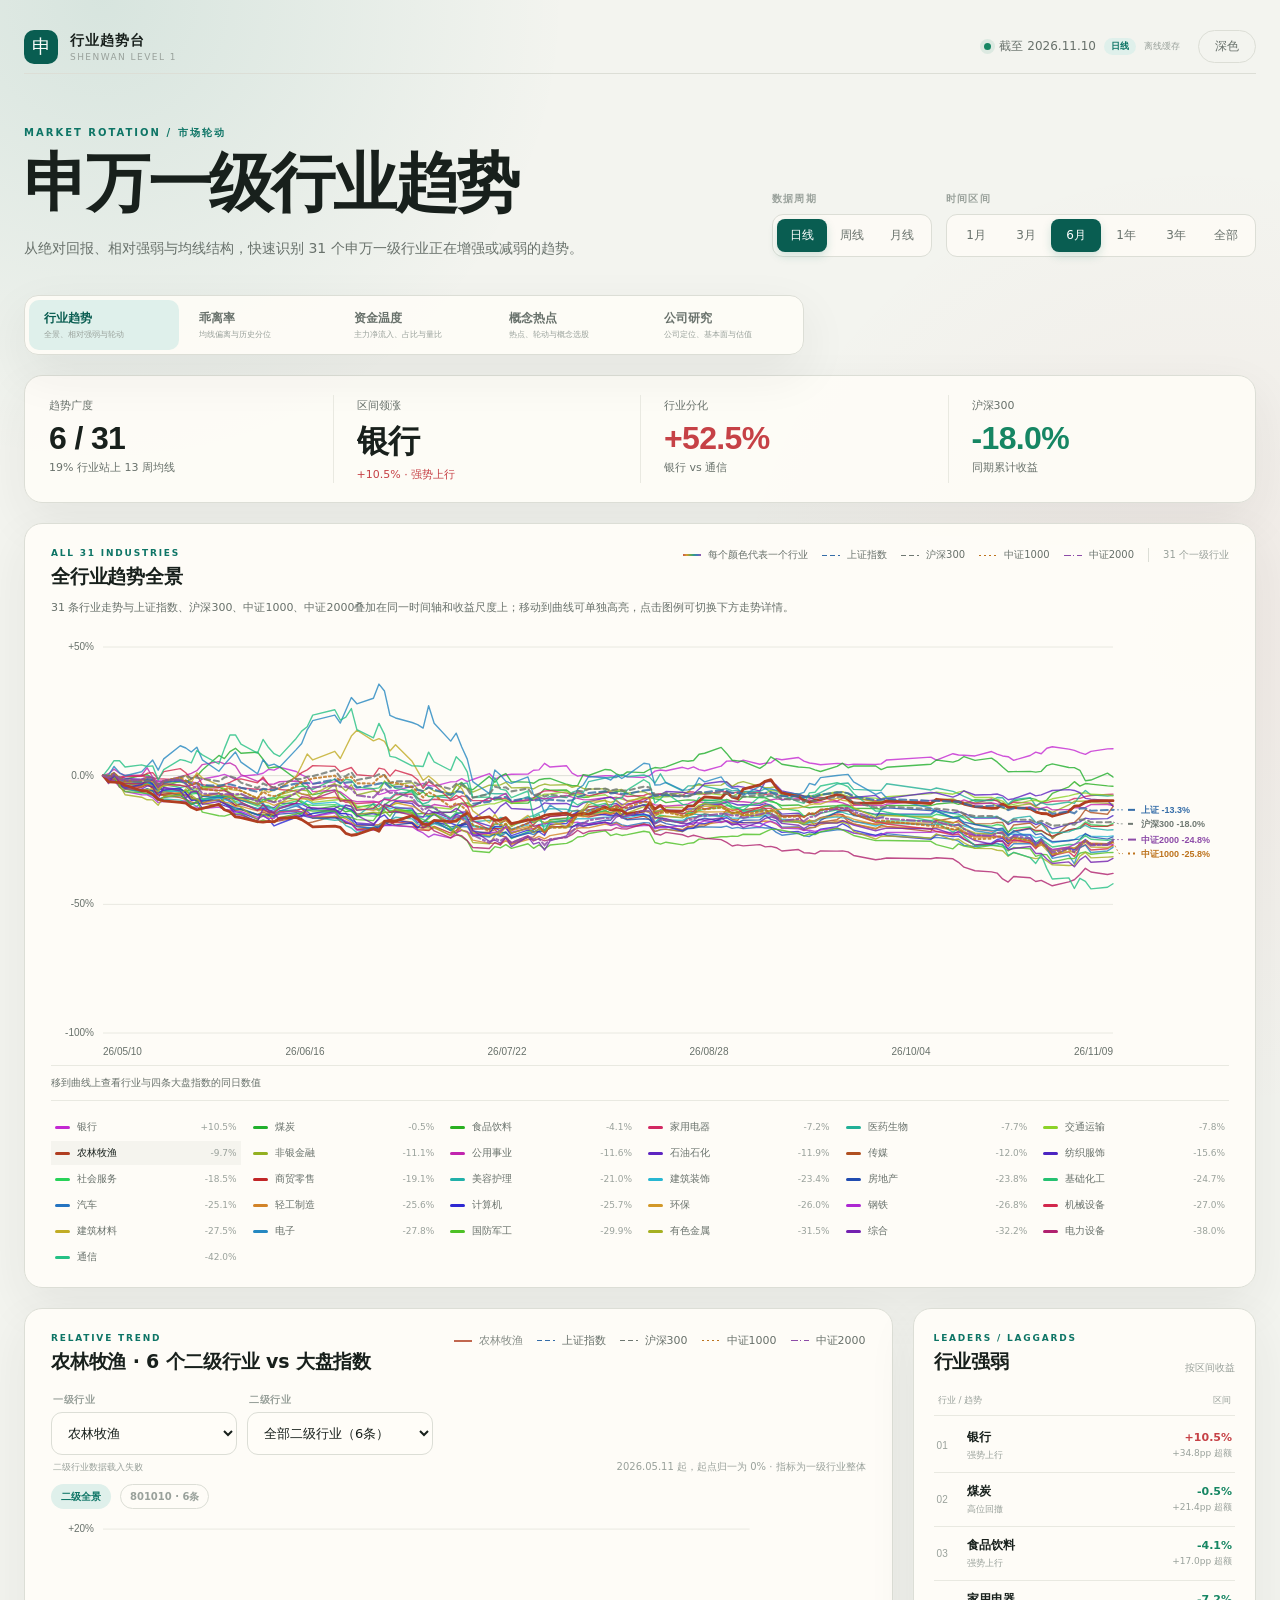
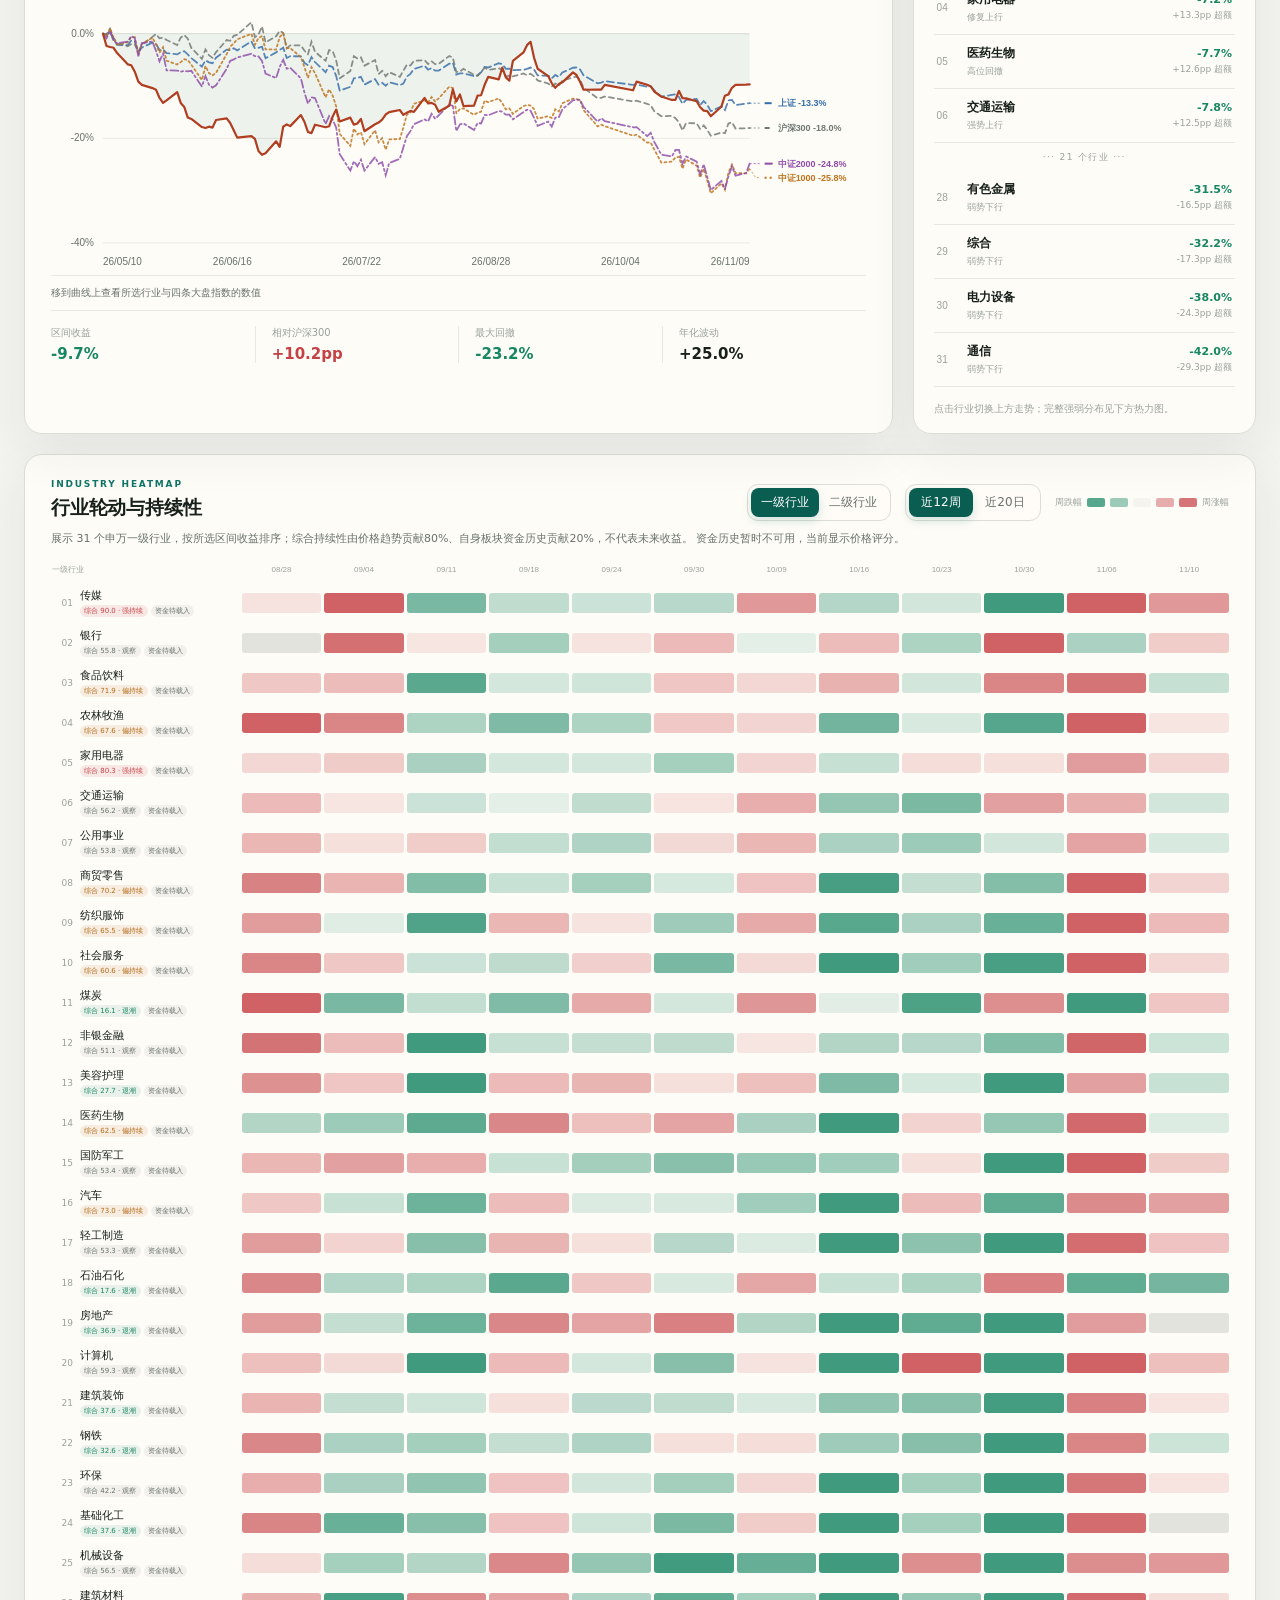
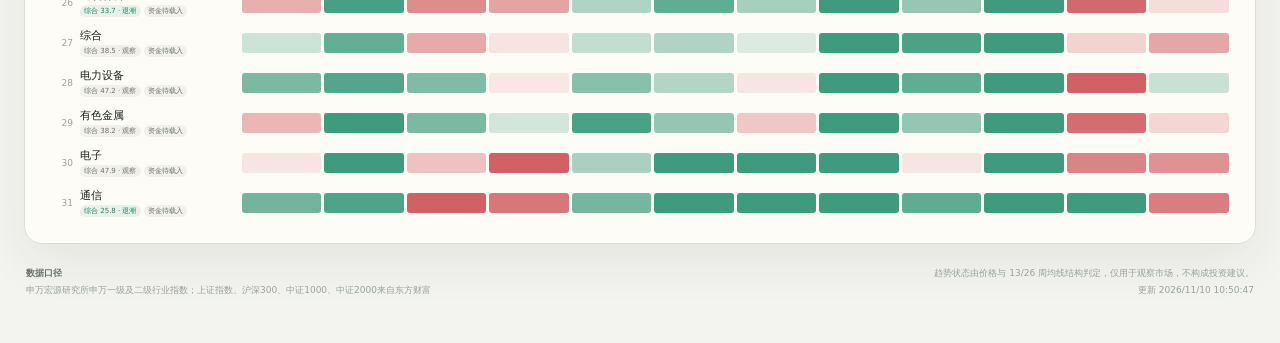
==== commit b19288a1: "Add five-dimension concept persistence scorecard" ====
--- a/index.html
+++ b/index.html
@@ -5,7 +5,7 @@
   <meta name="viewport" content="width=device-width, initial-scale=1">
   <meta name="description" content="申万一级行业趋势、相对强弱与近期轮动热力图">
   <title>申万一级行业趋势</title>
-    <link rel="stylesheet" href="styles.css?v=20261110-flowkeyboard1">
+    <link rel="stylesheet" href="styles.css?v=20261112-five-dimensions1">
   <script>
     (() => {
       const saved = localStorage.getItem("sw-trend-theme");
@@ -655,7 +655,7 @@
             </div>
           </div>
           <p class="concept-intraday-flow-intro">
-            累计资金模式显示从开盘起的主力净流入，单位为亿元；资金速度模式显示最近5分钟累计净流入的变化，单位为亿元/分钟。“重点10条”默认按当前指标展示前4、后3（累计资金即流入/流出，资金速度即加速/减速），并加入基础热度前3（去重后补足10条）；单击图例突出单条曲线，再次单击恢复；双击图例可隐藏或恢复曲线。
+            累计资金模式显示从开盘起的主力净流入，单位为亿元；资金速度模式显示最近5分钟累计净流入的变化，单位为亿元/分钟。“重点10条”默认按当前指标展示前4、后3（累计资金即流入/流出，资金速度即加速/减速），并加入基础热度前3（去重后补足10条）；单击曲线或图例会突出该概念并同步到下方“概念反查股票”，再次单击恢复；双击图例可隐藏或恢复曲线。
           </p>
           <div class="concept-intraday-flow-summary" id="concept-intraday-flow-summary" aria-live="polite">
             正在获取分时资金曲线…
@@ -670,7 +670,7 @@
             ></svg>
           </div>
           <div class="chart-readout concept-intraday-flow-readout" id="concept-intraday-flow-readout">
-            点击曲线或图例突出单条；获得焦点后可用 ↑ / ↓ 切换，Esc 取消
+            点击曲线或图例突出并同步概念反查；获得焦点后可用 ↑ / ↓ 切换，Esc 取消
           </div>
           <div class="concept-intraday-flow-legend" id="concept-intraday-flow-legend" aria-label="概念资金流图例"></div>
           <p class="concept-intraday-flow-method">
@@ -731,6 +731,21 @@
               <p class="flow-empty">概念轮动数据载入中…</p>
             </div>
           </div>
+          <section class="concept-five-panel" aria-labelledby="concept-five-heading">
+            <div class="concept-five-heading">
+              <div>
+                <p class="panel-kicker">FIVE-DIMENSION PERSISTENCE</p>
+                <h3 id="concept-five-heading">五维持续性评分卡</h3>
+              </div>
+              <span>按综合分排序 · 分项不代表上涨概率</span>
+            </div>
+            <div class="concept-five-grid" id="concept-five-dimensional-list" aria-live="polite">
+              <p class="flow-empty">正在计算五维持续性…</p>
+            </div>
+            <p class="concept-five-method">
+              认知差以短期动量、量能和过热程度代理；催化力度优先使用涨停事件，否则使用资金与成交活跃度代理；影响广度为上涨家数占比；筹码位置综合趋势稳定和区间回撤；财报兑现暂时缺少概念到收入的完整映射，因此标记为待补充，综合分只按已有维度归一化。
+            </p>
+          </section>
           <p class="concept-rotation-method" id="concept-rotation-method">
             热力图用于观察强弱迁移；持续性评分不是上涨概率，不代表未来收益。
           </p>
@@ -820,6 +835,6 @@
     行业数据没有正确载入，请确认 <code>data.js</code> 与页面位于同一目录。
   </div>
   <script src="data.js"></script>
-  <script src="bootstrap.js?v=20261110-flowkeyboard1"></script>
+  <script src="bootstrap.js?v=20261112-five-dimensions1"></script>
 </body>
 </html>
--- a/styles.css
+++ b/styles.css
@@ -1020,6 +1020,140 @@
   margin-top: 8px;
 }
 
+.concept-five-panel {
+  margin-top: 15px;
+  padding-top: 14px;
+  border-top: 1px solid var(--line-soft);
+}
+
+.concept-five-heading {
+  display: flex;
+  align-items: flex-start;
+  justify-content: space-between;
+  gap: 12px;
+}
+
+.concept-five-heading h3 {
+  margin: 3px 0 0;
+  color: var(--text);
+  font-size: 14px;
+  font-weight: 650;
+}
+
+.concept-five-heading > span {
+  color: var(--faint);
+  font-size: 8px;
+}
+
+.concept-five-grid {
+  display: grid;
+  grid-template-columns: repeat(3, minmax(0, 1fr));
+  gap: 8px;
+  margin-top: 11px;
+}
+
+.concept-five-card {
+  min-width: 0;
+  padding: 10px;
+  border: 1px solid var(--line-soft);
+  border-radius: 11px;
+  color: var(--text);
+  background: var(--panel-soft);
+  cursor: pointer;
+  font: inherit;
+  text-align: left;
+}
+
+.concept-five-card:hover {
+  border-color: color-mix(in srgb, var(--accent) 38%, var(--line));
+  background: color-mix(in srgb, var(--accent) 4%, var(--panel-soft));
+}
+
+.concept-five-card-head {
+  display: flex;
+  align-items: baseline;
+  justify-content: space-between;
+  gap: 8px;
+}
+
+.concept-five-card-head strong {
+  overflow: hidden;
+  font-size: 10px;
+  font-weight: 620;
+  text-overflow: ellipsis;
+  white-space: nowrap;
+}
+
+.concept-five-card-head em {
+  flex: 0 0 auto;
+  color: var(--muted);
+  font-family: "Avenir Next", "DIN Alternate", "Bahnschrift", sans-serif;
+  font-size: 9px;
+  font-style: normal;
+  font-weight: 650;
+}
+
+.concept-five-card-head em.is-strong {
+  color: var(--up);
+}
+
+.concept-five-card-head em.is-continuing {
+  color: var(--warning);
+}
+
+.concept-five-card-head em.is-fading {
+  color: var(--down);
+}
+
+.concept-five-card-meta {
+  display: block;
+  margin-top: 4px;
+  color: var(--faint);
+  font-size: 7px;
+}
+
+.concept-five-dimensions {
+  display: grid;
+  grid-template-columns: repeat(5, minmax(0, 1fr));
+  gap: 3px;
+  margin-top: 8px;
+}
+
+.concept-five-dimensions > span {
+  min-width: 0;
+  padding: 5px 3px;
+  border-radius: 6px;
+  background: color-mix(in srgb, var(--text) 3.5%, transparent);
+  text-align: center;
+}
+
+.concept-five-dimensions small,
+.concept-five-dimensions b {
+  display: block;
+}
+
+.concept-five-dimensions small {
+  overflow: hidden;
+  color: var(--faint);
+  font-size: 6px;
+  text-overflow: ellipsis;
+  white-space: nowrap;
+}
+
+.concept-five-dimensions b {
+  margin-top: 2px;
+  color: var(--muted);
+  font-family: "Avenir Next", "DIN Alternate", "Bahnschrift", sans-serif;
+  font-size: 9px;
+}
+
+.concept-five-method {
+  margin: 9px 0 0;
+  color: var(--faint);
+  font-size: 8px;
+  line-height: 1.55;
+}
+
 .concept-rotation-method {
   margin: 9px 0 0;
   color: var(--faint);
@@ -4498,6 +4632,10 @@
     grid-template-columns: 1fr;
   }
 
+  .concept-five-grid {
+    grid-template-columns: repeat(2, minmax(0, 1fr));
+  }
+
   .flow-summary {
     grid-template-columns: repeat(2, minmax(0, 1fr));
   }
@@ -4652,6 +4790,15 @@
     grid-template-columns: 1fr;
   }
 
+  .concept-five-heading {
+    flex-direction: column;
+    gap: 6px;
+  }
+
+  .concept-five-grid {
+    grid-template-columns: 1fr;
+  }
+
   .flow-summary {
     grid-template-columns: 1fr;
   }
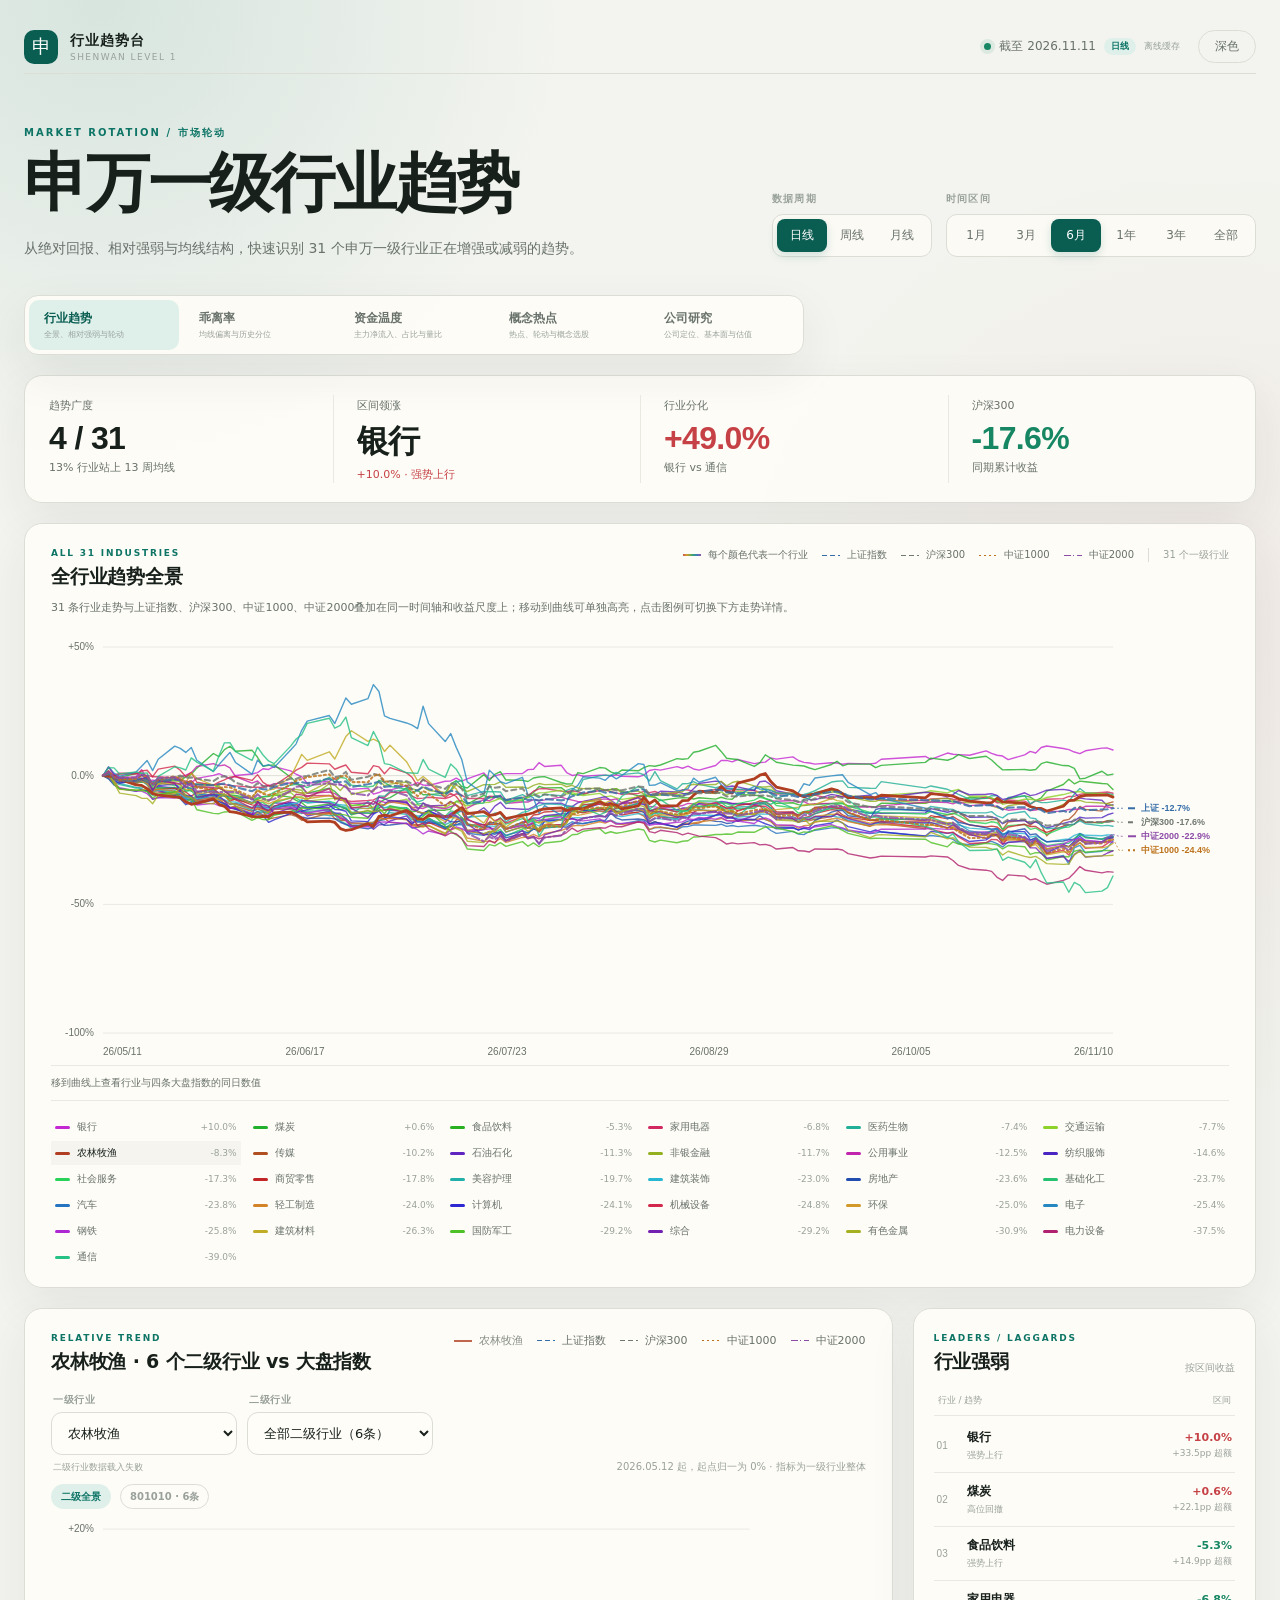
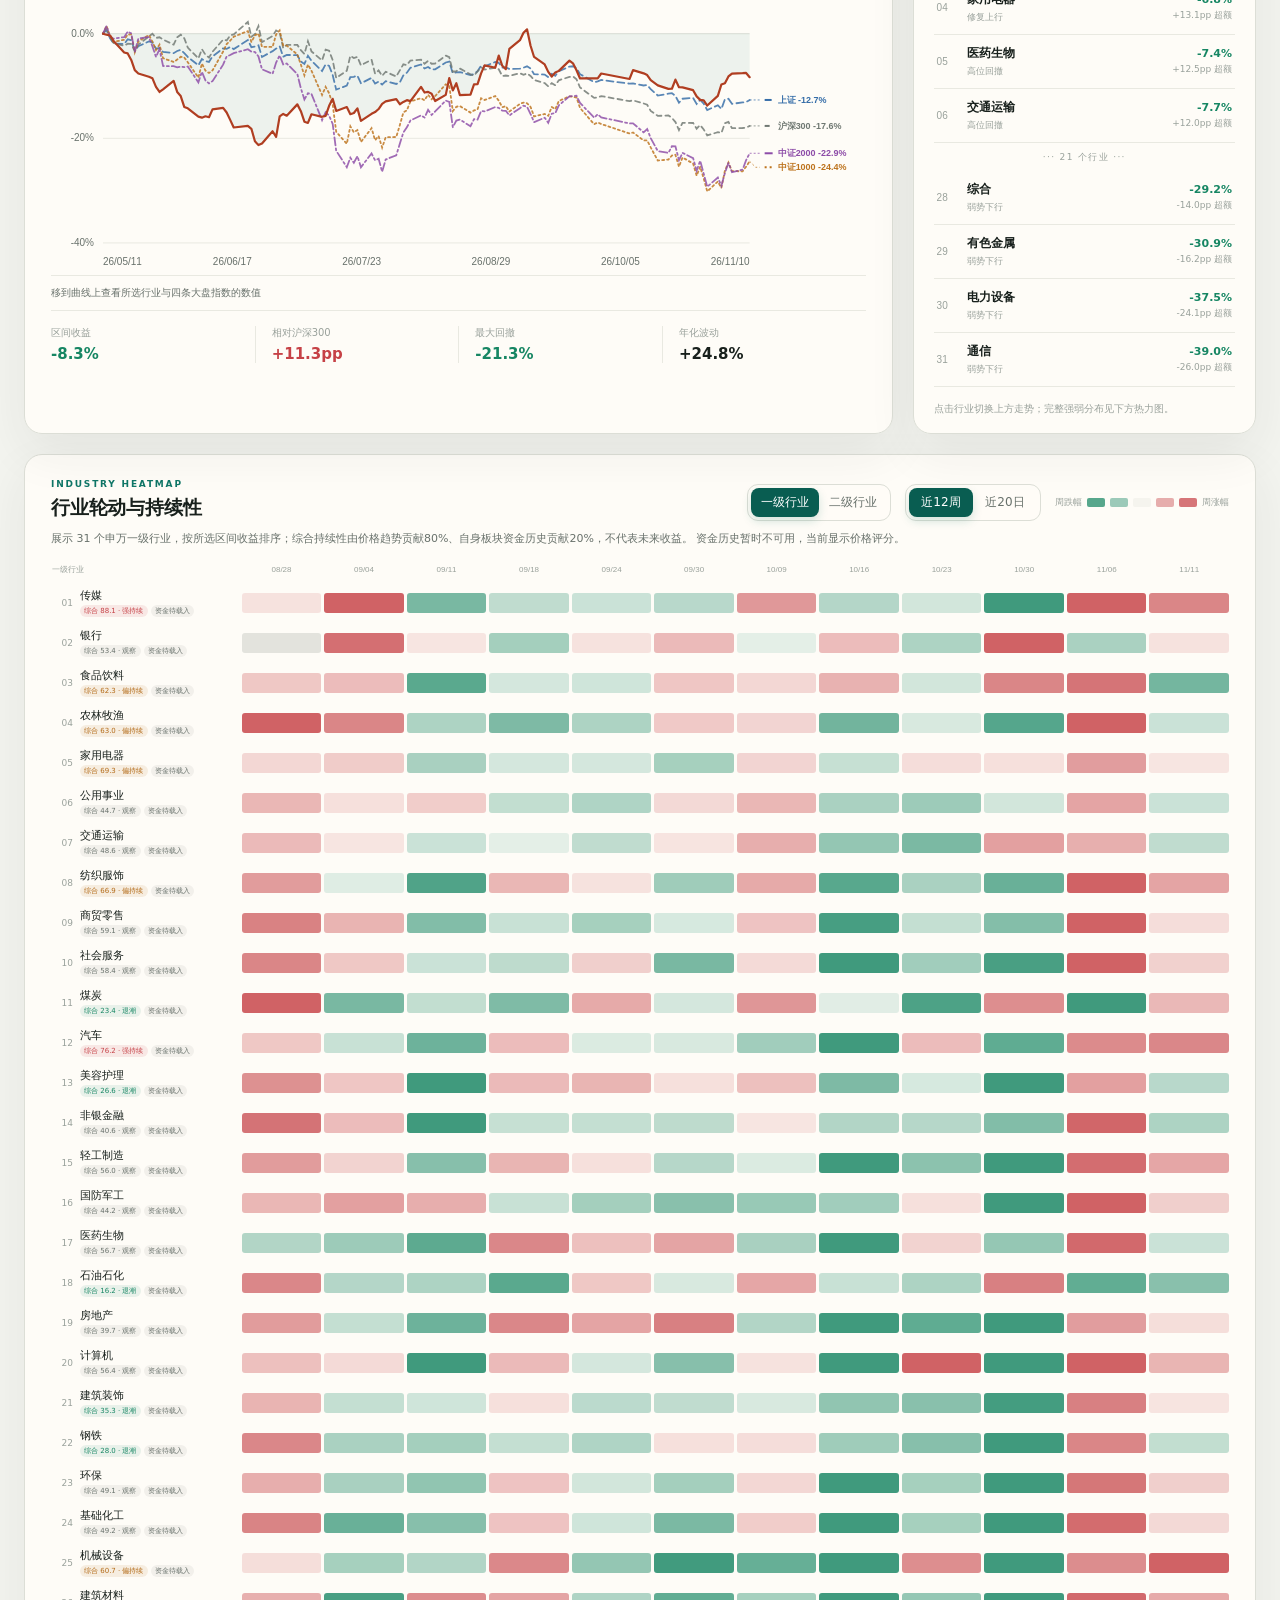
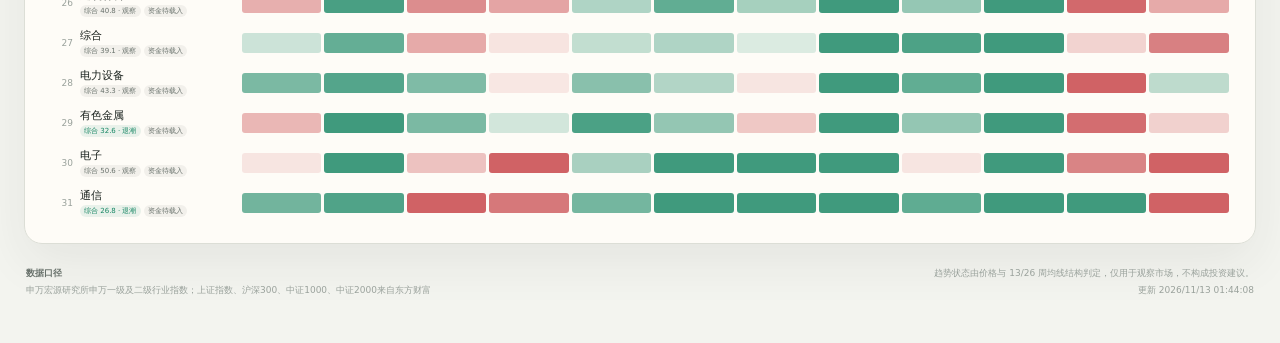
==== commit 2ba787a3: "Fix automatic refresh for concept data" ====
--- a/index.html
+++ b/index.html
@@ -5,7 +5,7 @@
   <meta name="viewport" content="width=device-width, initial-scale=1">
   <meta name="description" content="申万一级行业趋势、相对强弱与近期轮动热力图">
   <title>申万一级行业趋势</title>
-    <link rel="stylesheet" href="styles.css?v=20261112-five-dimensions1">
+    <link rel="stylesheet" href="styles.css?v=20261113-autorefresh1">
   <script>
     (() => {
       const saved = localStorage.getItem("sw-trend-theme");
@@ -743,7 +743,7 @@
               <p class="flow-empty">正在计算五维持续性…</p>
             </div>
             <p class="concept-five-method">
-              认知差以短期动量、量能和过热程度代理；催化力度优先使用涨停事件，否则使用资金与成交活跃度代理；影响广度为上涨家数占比；筹码位置综合趋势稳定和区间回撤；财报兑现暂时缺少概念到收入的完整映射，因此标记为待补充，综合分只按已有维度归一化。
+              认知差以短期动量、量能和过热程度代理；催化力度优先使用涨停事件，否则使用资金与成交活跃度代理；影响广度为上涨家数占比；筹码位置综合趋势稳定和区间回撤；兑现斜率使用概念成分股最新财报的营收、利润、ROE与现金流验证广度和增长强度，并按财务数据覆盖率自动降低权重。
             </p>
           </section>
           <p class="concept-rotation-method" id="concept-rotation-method">
@@ -835,6 +835,6 @@
     行业数据没有正确载入，请确认 <code>data.js</code> 与页面位于同一目录。
   </div>
   <script src="data.js"></script>
-  <script src="bootstrap.js?v=20261112-five-dimensions1"></script>
+  <script src="bootstrap.js?v=20261113-autorefresh1"></script>
 </body>
 </html>
